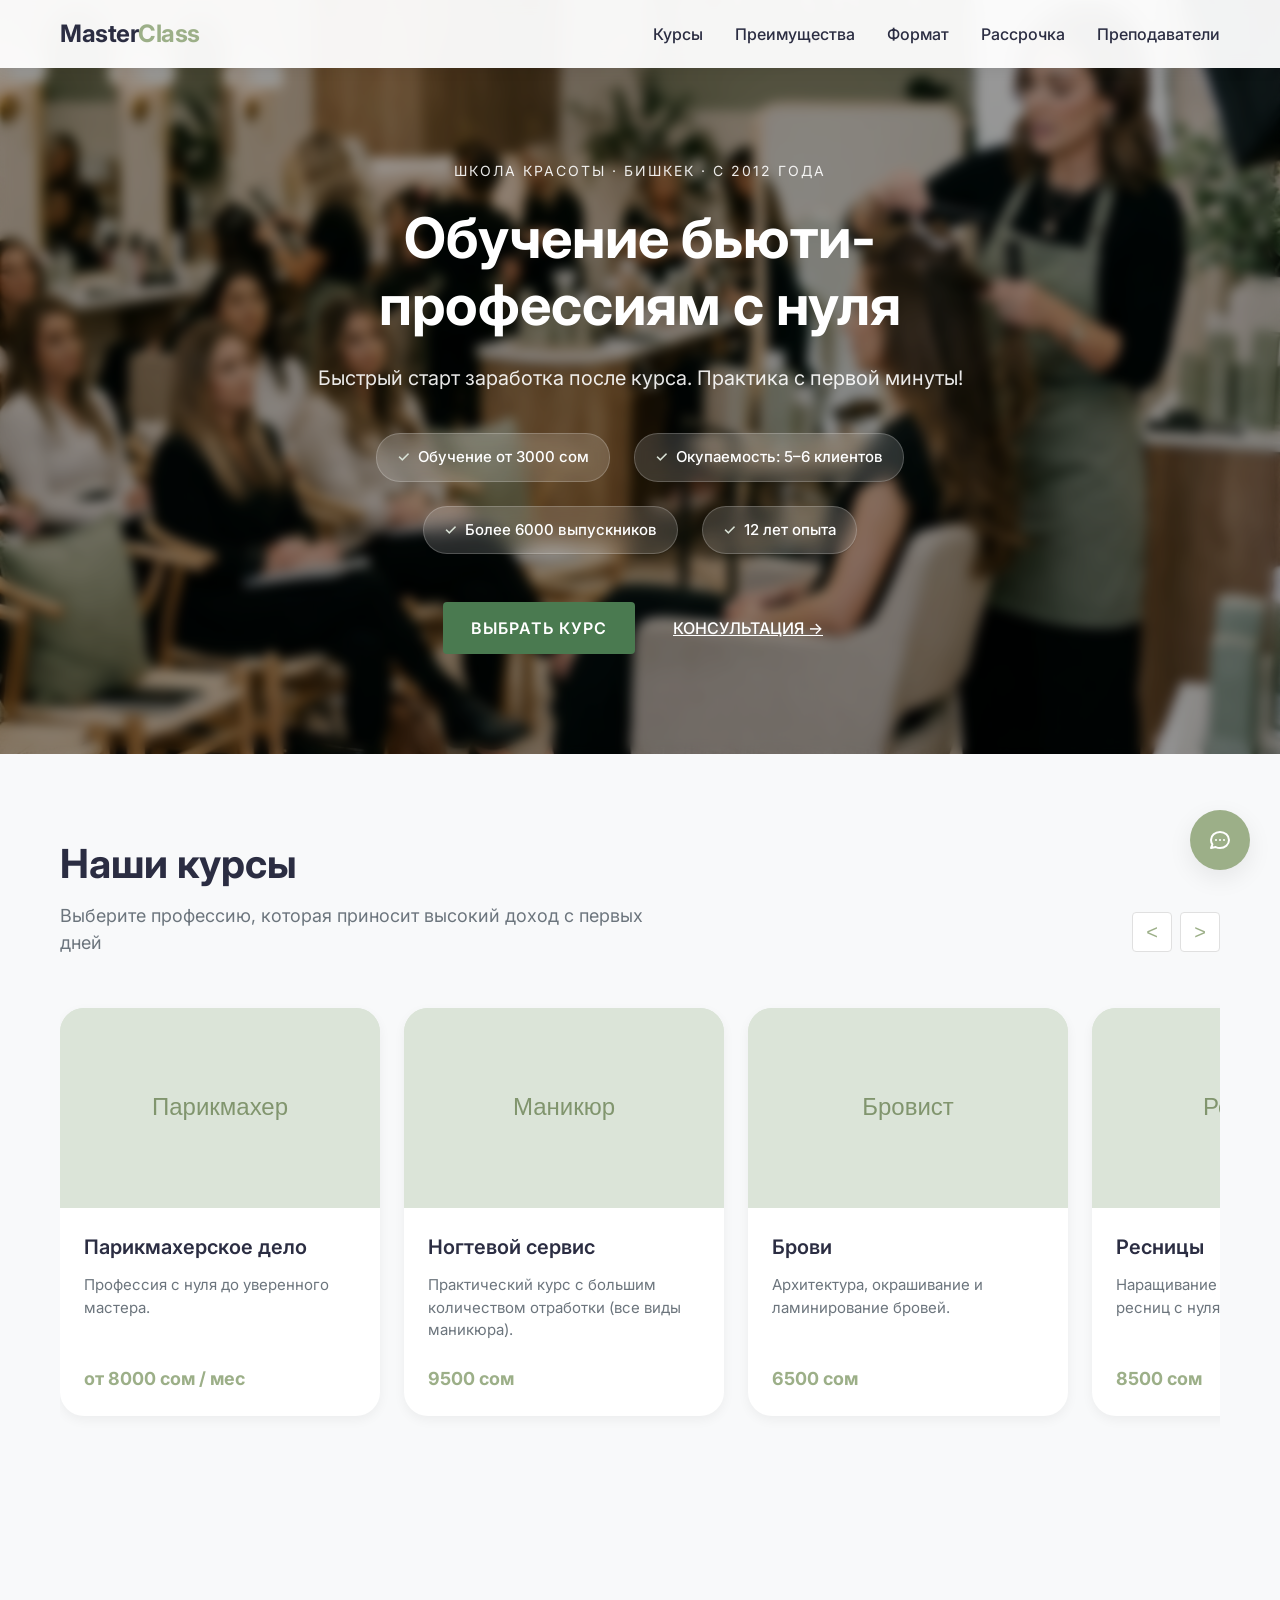
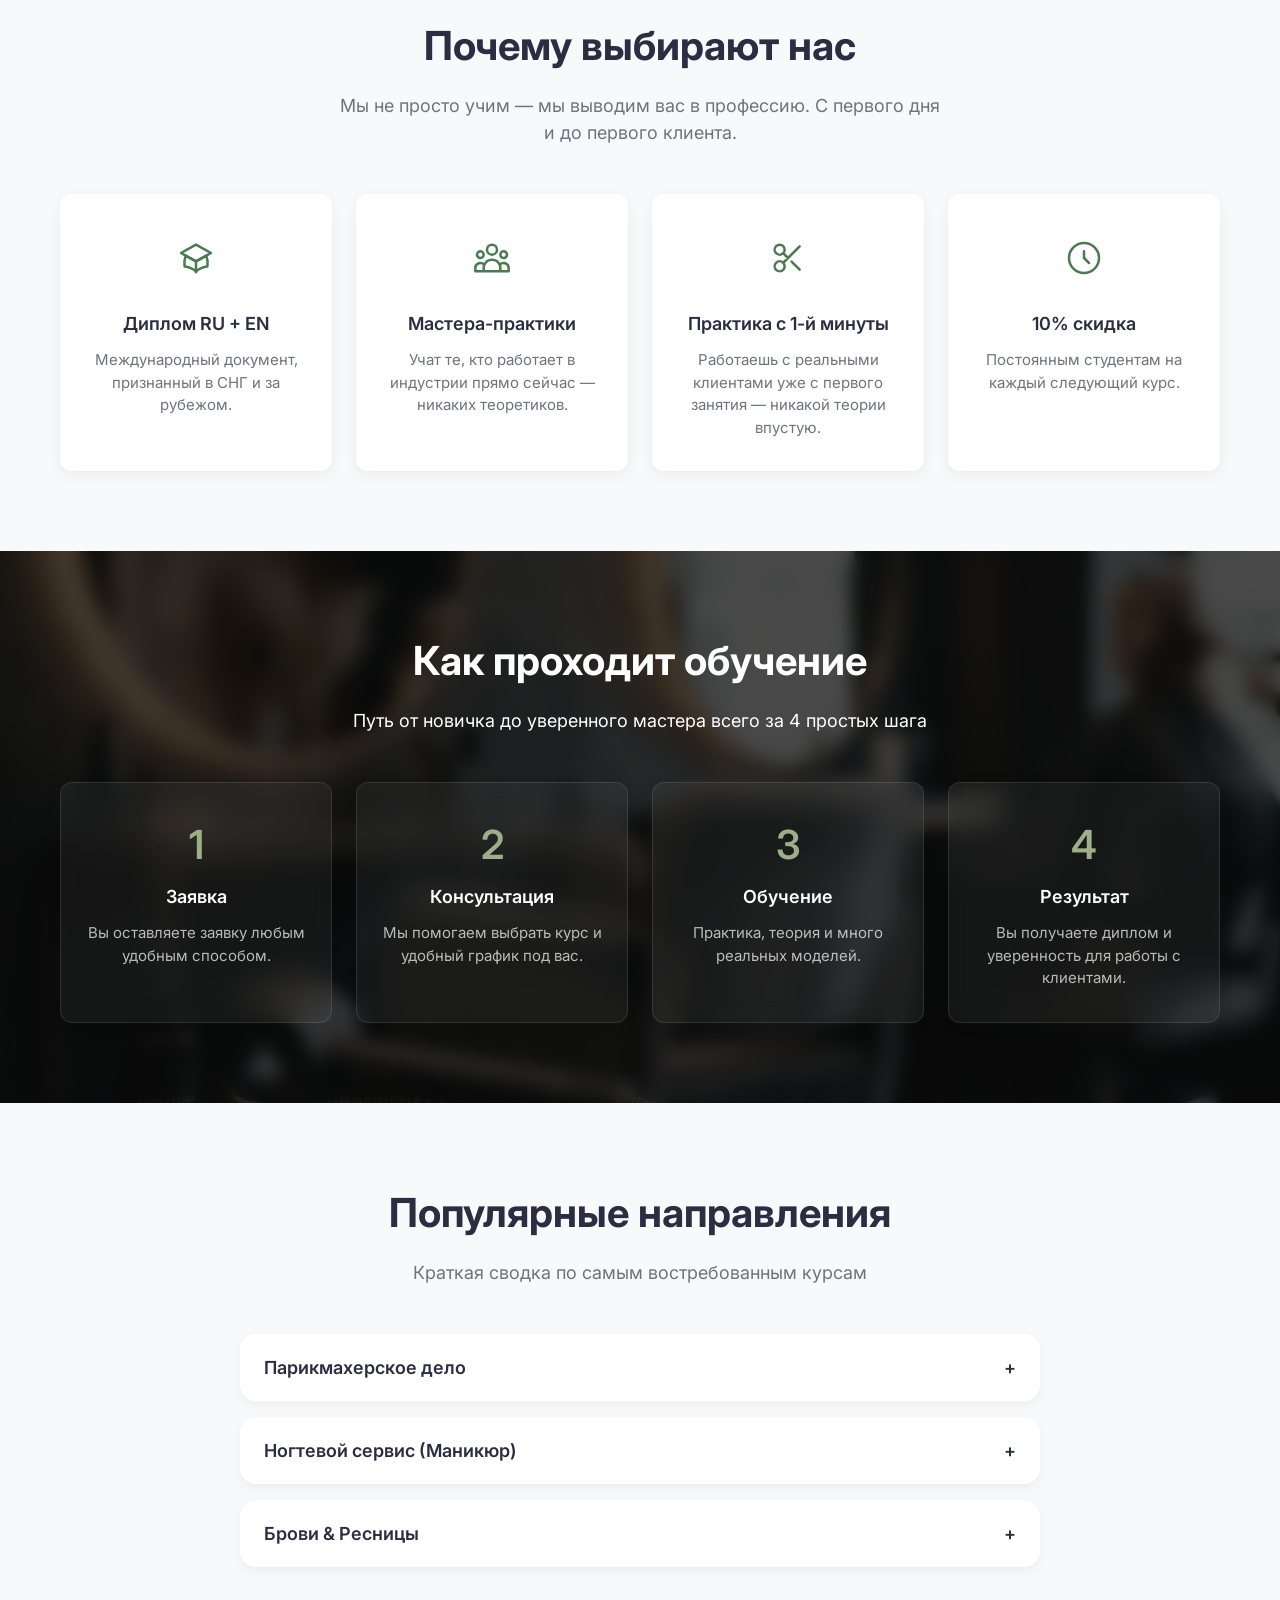
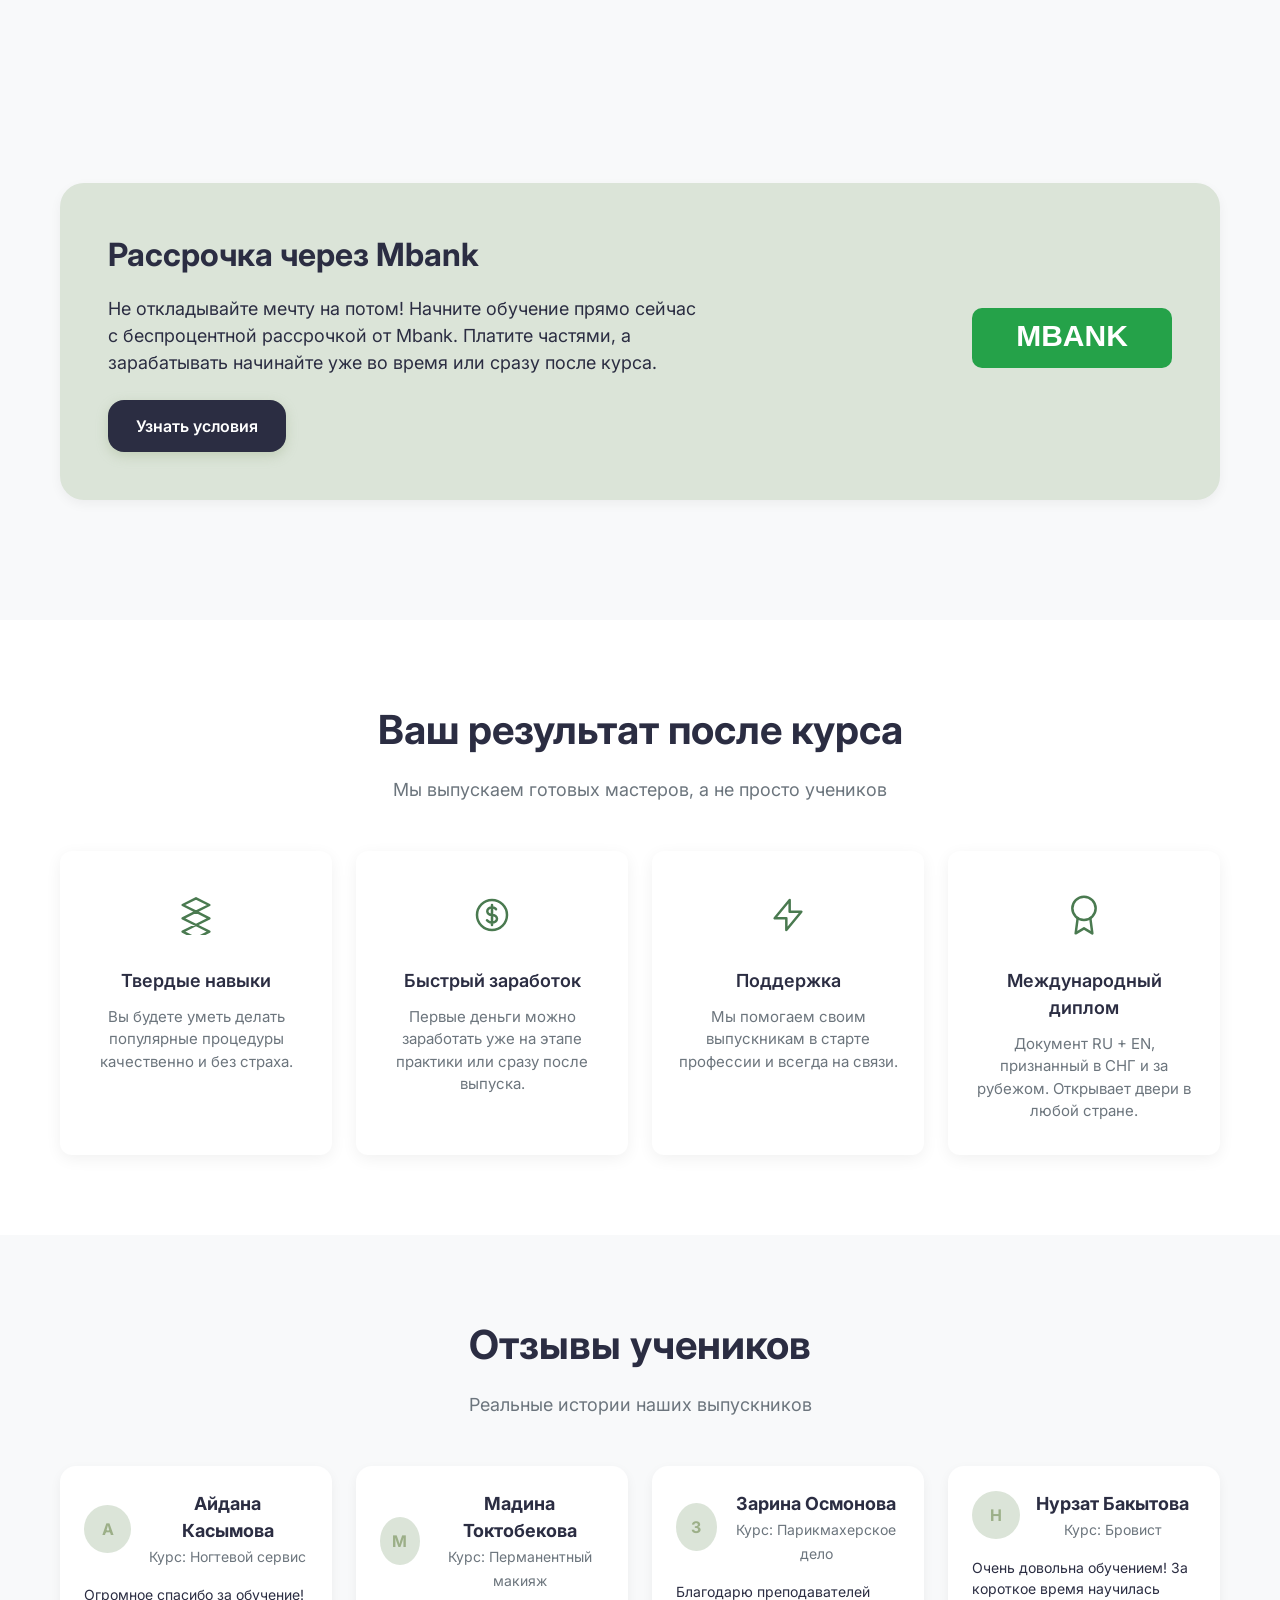
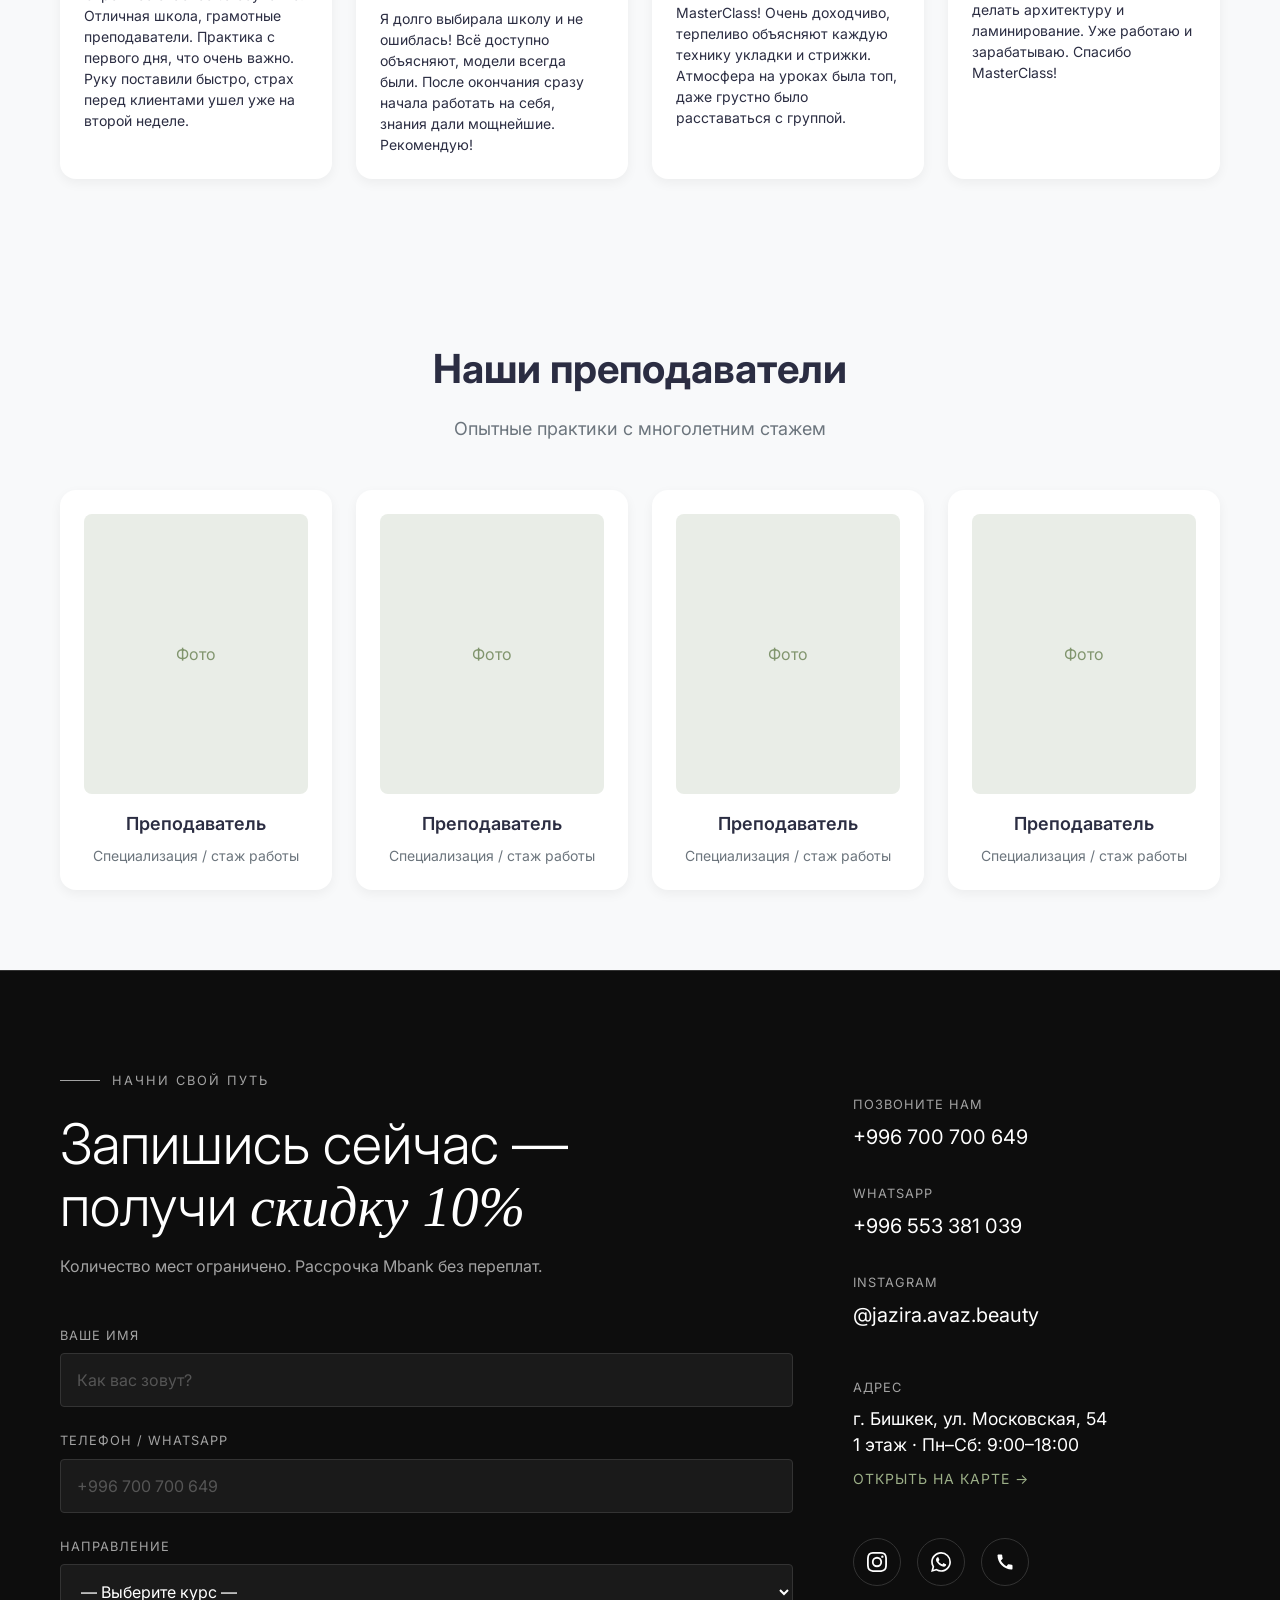
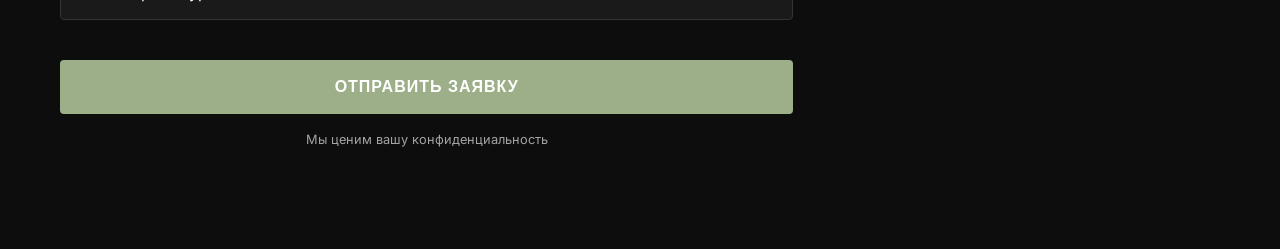
==== index.html @ 5bd2fbd1 "feat: full website build for MasterClass beauty school - Created full multi-page structure for cours" ====
﻿<!DOCTYPE html>
<html lang="ru">

<head>
  <meta charset="UTF-8">
  <meta name="viewport" content="width=device-width, initial-scale=1.0">
  <title>Школа бьюти-мастеров MasterClass</title>
  <meta name="description"
    content="Обучение бьюти-профессиям с нуля. Быстрый старт заработка: курсы парикмахера, барбера, маникюра, визажа и многое другое. Практика с первой минуты!">
  <link rel="stylesheet" href="css/style.css">
  <link rel="stylesheet" href="css/responsive.css">
</head>

<body>

  <!-- Floating Action Button -->
  <div class="fab-container">
    <div class="fab-menu">
      <a href="https://wa.me/996553381039?text=%D0%97%D0%B4%D1%80%D0%B0%D0%B2%D1%81%D1%82%D0%B2%D1%83%D0%B9%D1%82%D0%B5!%20%D0%AF%20%D0%BF%D0%B5%D1%80%D0%B5%D1%88%D1%91%D0%BB%20%D1%81%20%D1%81%D0%B0%D0%B9%D1%82%D0%B0%20MasterClass%20%D0%B8%20%D1%85%D0%BE%D1%87%D1%83%20%D1%83%D0%B7%D0%BD%D0%B0%D1%82%D1%8C%20%D0%BF%D0%BE%D0%B4%D1%80%D0%BE%D0%B1%D0%BD%D0%B5%D0%B5%20%D0%BE%20%D0%BA%D1%83%D1%80%D1%81%D0%B0%D1%85."
        target="_blank" class="fab-item bg-whatsapp" data-tooltip="WhatsApp">
        <svg fill="#fff" width="24" height="24" viewBox="0 0 24 24" xmlns="http://www.w3.org/2000/svg">
          <path
            d="M17.472 14.382c-.297-.149-1.758-.867-2.03-.967-.273-.099-.471-.148-.67.15-.197.297-.767.966-.94 1.164-.173.199-.347.223-.644.075-.297-.15-1.255-.463-2.39-1.475-.883-.788-1.48-1.761-1.653-2.059-.173-.297-.018-.458.13-.606.134-.133.298-.347.446-.52.149-.174.198-.298.298-.497.099-.198.05-.371-.025-.52-.075-.149-.669-1.612-.916-2.207-.242-.579-.487-.5-.669-.51a12.8 12.8 0 0 0-.57-.01c-.198 0-.52.074-.792.372-.272.297-1.04 1.016-1.04 2.479 0 1.462 1.065 2.875 1.213 3.074.149.198 2.096 3.2 5.077 4.487.709.306 1.262.489 1.694.625.712.227 1.36.195 1.871.118.571-.085 1.758-.719 2.006-1.413.248-.694.248-1.289.173-1.413-.074-.124-.272-.198-.57-.347m-5.421 7.403h-.004a9.87 9.87 0 0 1-5.031-1.378l-.361-.214-3.741.982.998-3.648-.235-.374a9.86 9.86 0 0 1-1.51-5.26c.001-5.45 4.436-9.884 9.888-9.884 2.64 0 5.122 1.03 6.988 2.898a9.825 9.825 0 0 1 2.893 6.994c-.003 5.45-4.437 9.884-9.885 9.884m8.413-18.297A11.815 11.815 0 0 0 12.05 0C5.495 0 .16 5.335.157 11.892c0 2.096.547 4.142 1.588 5.945L.057 24l6.305-1.654a11.882 11.882 0 0 0 5.683 1.448h.005c6.554 0 11.89-5.335 11.893-11.893a11.821 11.821 0 0 0-3.48-8.413Z" />
        </svg>
      </a>
      <a href="tel:+996700700649" class="fab-item bg-phone" data-tooltip="Позвонить">
        <svg fill="#fff" width="24" height="24" viewBox="0 0 24 24" xmlns="http://www.w3.org/2000/svg">
          <path
            d="M20.01 15.38c-1.23 0-2.42-.2-3.53-.56a.977.977 0 0 0-1.01.24l-1.57 1.97c-2.83-1.35-5.48-3.9-6.89-6.83l1.95-1.66c.27-.28.35-.67.24-1.02-.37-1.11-.56-2.3-.56-3.53 0-.54-.45-.99-.99-.99H4.19C3.65 3 3 3.24 3 3.99 3 13.28 10.73 21 20.01 21c.71 0 .99-.63.99-1.18v-3.45c0-.54-.45-.99-.99-.99z" />
        </svg>
      </a>
      <a href="https://t.me/+996700700649" target="_blank" class="fab-item bg-telegram" data-tooltip="Telegram">
        <svg fill="#fff" width="24" height="24" viewBox="0 0 24 24" xmlns="http://www.w3.org/2000/svg">
          <path
            d="M11.944 0A12 12 0 0 0 0 12a12 12 0 0 0 12 12 12 12 0 0 0 12-12A12 12 0 0 0 12 0a12 12 0 0 0-.056 0zm4.962 7.224c.1-.002.32-.023.465.14a.506.506 0 0 1 .171.325c.016.093.036.306.02.472-.18 1.898-.962 6.502-1.36 8.627-.168.9-.499 1.201-.82 1.23-.696.065-1.225-.46-1.9-.902-1.056-.693-1.653-1.124-2.678-1.8-1.185-.78-.417-1.21.258-1.91.177-.184 3.247-2.977 3.307-3.23.007-.032.014-.15-.056-.212s-.174-.041-.249-.024c-.106.024-1.793 1.14-5.061 3.345-.48.33-.913.49-1.302.48-.428-.008-1.252-.241-1.865-.44-.752-.245-1.349-.374-1.297-.789.027-.216.325-.437.888-.662 3.498-1.524 5.83-2.529 6.998-3.014 3.332-1.386 4.025-1.627 4.476-1.635z" />
        </svg>
      </a>
      <a href="https://instagram.com/jazira.avaz.beauty" target="_blank" class="fab-item bg-instagram"
        data-tooltip="Instagram">
        <svg fill="#fff" width="24" height="24" viewBox="0 0 24 24" xmlns="http://www.w3.org/2000/svg">
          <path
            d="M12 2.163c3.204 0 3.584.012 4.85.07 3.252.148 4.771 1.691 4.919 4.919.058 1.265.069 1.645.069 4.849 0 3.205-.012 3.584-.069 4.849-.149 3.225-1.664 4.771-4.919 4.919-1.266.058-1.644.07-4.85.07-3.204 0-3.584-.012-4.849-.07-3.26-.149-4.771-1.699-4.919-4.92-.058-1.265-.07-1.644-.07-4.849 0-3.204.013-3.583.07-4.849.149-3.227 1.664-4.771 4.919-4.919 1.266-.057 1.645-.069 4.849-.069zM12 0C8.741 0 8.333.014 7.053.072 2.695.272.273 2.69.073 7.052.014 8.333 0 8.741 0 12c0 3.259.014 3.668.072 4.948.2 4.358 2.618 6.78 6.98 6.98C8.333 23.986 8.741 24 12 24c3.259 0 3.668-.014 4.948-.072 4.354-.2 6.782-2.618 6.979-6.98.059-1.28.073-1.689.073-4.948 0-3.259-.014-3.667-.072-4.947-.196-4.354-2.617-6.78-6.979-6.98C15.668.014 15.259 0 12 0zm0 5.838a6.162 6.162 0 1 0 0 12.324 6.162 6.162 0 0 0 0-12.324zM12 16a4 4 0 1 1 0-8 4 4 0 0 1 0 8zm6.406-11.845a1.44 1.44 0 1 0 0 2.881 1.44 1.44 0 0 0 0-2.881z" />
        </svg>
      </a>
    </div>
    <button class="fab-button">
      <svg width="24" height="24" fill="none" stroke="currentColor" stroke-width="2" viewBox="0 0 24 24">
        <path stroke-linecap="round" stroke-linejoin="round"
          d="M8 12h.01M12 12h.01M16 12h.01M21 12c0 4.418-4.03 8-9 8a9.863 9.863 0 01-4.255-.949L3 20l1.395-3.72C3.512 15.042 3 13.574 3 12c0-4.418 4.03-8 9-8s9 3.582 9 8z">
        </path>
      </svg>
    </button>
  </div>

  <!-- Header -->
  <header class="header">
    <div class="container">
      <a href="#" class="logo">Master<span>Class</span></a>
      <nav class="nav-menu">
        <a href="#courses" class="nav-link">Курсы</a>
        <a href="#benefits" class="nav-link">Преимущества</a>
        <a href="#format" class="nav-link">Формат</a>
        <a href="#mbank" class="nav-link">Рассрочка</a>
        <a href="#teachers" class="nav-link">Преподаватели</a>
      </nav>
      <button class="mobile-menu-btn">☰</button>
    </div>
  </header>

  <!-- Hero Section -->
  <section class="hero hero-bg text-center">
    <div class="container hero-content">
      <span class="hero-top-text">Школа красоты · Бишкек · с 2012 года</span>
      <h1 class="hero-title">Обучение бьюти-профессиям с нуля</h1>
      <p class="hero-subtitle">Быстрый старт заработка после курса. Практика с первой минуты!</p>

      <div class="hero-utp">
        <div class="utp-item">
          <span class="utp-icon">✓</span> Обучение от 3000 сом
        </div>
        <div class="utp-item">
          <span class="utp-icon">✓</span> Окупаемость: 5–6 клиентов
        </div>
        <div class="utp-item">
          <span class="utp-icon">✓</span> Более 6000 выпускников
        </div>
        <div class="utp-item">
          <span class="utp-icon">✓</span> 12 лет опыта
        </div>
      </div>

      <div class="hero-actions">
        <a href="#courses"
          style="background-color: #4a7a50; border-radius: 4px; color: white; text-transform: uppercase; letter-spacing: 1px; border: none; padding: 14px 28px;"
          class="btn">Выбрать курс</a>
        <a href="https://wa.me/996553381039?text=%D0%97%D0%B4%D1%80%D0%B0%D0%B2%D1%81%D1%82%D0%B2%D1%83%D0%B9%D1%82%D0%B5!%20%D0%AF%20%D0%BF%D0%B5%D1%80%D0%B5%D1%88%D1%91%D0%BB%20%D1%81%20%D1%81%D0%B0%D0%B9%D1%82%D0%B0%20MasterClass%20%D0%B8%20%D1%85%D0%BE%D1%87%D1%83%20%D1%83%D0%B7%D0%BD%D0%B0%D1%82%D1%8C%20%D0%BF%D0%BE%D0%B4%D1%80%D0%BE%D0%B1%D0%BD%D0%B5%D0%B5%20%D0%BE%20%D0%BA%D1%83%D1%80%D1%81%D0%B0%D1%85."
          target="_blank"
          style="text-decoration: underline; background: transparent; border: none; color: var(--c-white); padding: 14px; font-weight: 500; font-size: 1rem; cursor: pointer;">КОНСУЛЬТАЦИЯ
          →</a>
      </div>
    </div>
  </section>

  <!-- Courses Carousel -->
  <section id="courses" class="section">
    <div class="container">
      <div class="section-header-flex"
        style="display: flex; flex-wrap: wrap; justify-content: space-between; align-items: flex-end; margin-bottom: 32px; gap: 16px;">
        <div style="flex: 1 1 auto; text-align: left;">
          <h2 class="section-title" style="margin-bottom: 8px; text-align: left;">Наши курсы</h2>
          <p class="section-subtitle" style="margin-bottom: 0; text-align: left; margin-inline: 0;">Выберите профессию,
            которая приносит высокий доход с первых дней</p>
        </div>
        <div class="carousel-arrows-container" style="display: flex; gap: 8px; flex-shrink: 0; padding-bottom: 4px;">
          <button id="prevBtn" class="carousel-prev" aria-label="Предыдущие курсы"
            style="width:40px; height:40px; background:#fff; border:1px solid #e0e0e0; border-radius:4px; font-size:20px; color:var(--c-sage); cursor:pointer; display:flex; align-items:center; justify-content:center; transition: background 0.3s;"
            onmouseover="this.style.background='#f0f0f0'" onmouseout="this.style.background='#fff'">&lt;</button>
          <button id="nextBtn" class="carousel-next" aria-label="Следующие курсы"
            style="width:40px; height:40px; background:#fff; border:1px solid #e0e0e0; border-radius:4px; font-size:20px; color:var(--c-sage); cursor:pointer; display:flex; align-items:center; justify-content:center; transition: background 0.3s;"
            onmouseover="this.style.background='#f0f0f0'" onmouseout="this.style.background='#fff'">&gt;</button>
        </div>
      </div>

      <div class="courses-carousel-wrap" style="position: relative;">
        <div class="courses-carousel" id="coursesCarousel" style="overflow-x: auto;">

          <!-- Card 1 -->
          <div class="course-card">
            <div class="course-img-wrap" onclick="window.location.href='courses/hair.html'" style="cursor:pointer;">
              <img
                src="data:image/svg+xml,%3Csvg xmlns='http://www.w3.org/2000/svg' width='100%25' height='100%25'%3E%3Crect width='100%25' height='100%25' fill='%23dbe4d8'/%3E%3Ctext x='50%25' y='50%25' fill='%2381956e' font-family='sans-serif' font-size='24' text-anchor='middle' dy='.3em'%3EПарикмахер%3C/text%3E%3C/svg%3E"
                alt="Парикмахер-универсал" class="course-img">
            </div>
            <div class="course-content">
              <h3 class="course-title" onclick="window.location.href='courses/hair.html'" style="cursor:pointer;">
                Парикмахерское дело</h3>
              <p class="card-desc mb-2">Профессия с нуля до уверенного мастера.</p>
              <div class="course-price" style="margin-bottom: 0;">от 8000 сом / мес</div>
            </div>
          </div>

          <!-- Card 2 -->
          <div class="course-card">
            <div class="course-img-wrap" onclick="window.location.href='courses/nails.html'" style="cursor:pointer;">
              <img
                src="data:image/svg+xml,%3Csvg xmlns='http://www.w3.org/2000/svg' width='100%25' height='100%25'%3E%3Crect width='100%25' height='100%25' fill='%23dbe4d8'/%3E%3Ctext x='50%25' y='50%25' fill='%2381956e' font-family='sans-serif' font-size='24' text-anchor='middle' dy='.3em'%3EМаникюр%3C/text%3E%3C/svg%3E"
                alt="Ногтевой сервис" class="course-img">
            </div>
            <div class="course-content">
              <h3 class="course-title" onclick="window.location.href='courses/nails.html'" style="cursor:pointer;">
                Ногтевой сервис</h3>
              <p class="card-desc mb-2">Практический курс с большим количеством отработки (все виды маникюра).</p>
              <div class="course-price" style="margin-bottom: 0;">9500 сом</div>
            </div>
          </div>

          <!-- Card 3 -->
          <div class="course-card">
            <div class="course-img-wrap" onclick="window.location.href='courses/brows.html'" style="cursor:pointer;">
              <img
                src="data:image/svg+xml,%3Csvg xmlns='http://www.w3.org/2000/svg' width='100%25' height='100%25'%3E%3Crect width='100%25' height='100%25' fill='%23dbe4d8'/%3E%3Ctext x='50%25' y='50%25' fill='%2381956e' font-family='sans-serif' font-size='24' text-anchor='middle' dy='.3em'%3EБровист%3C/text%3E%3C/svg%3E"
                alt="Брови" class="course-img">
            </div>
            <div class="course-content">
              <h3 class="course-title" onclick="window.location.href='courses/brows.html'" style="cursor:pointer;">Брови
              </h3>
              <p class="card-desc mb-2">Архитектура, окрашивание и ламинирование бровей.</p>
              <div class="course-price" style="margin-bottom: 0;">6500 сом</div>
            </div>
          </div>

          <!-- Card 4 -->
          <div class="course-card">
            <div class="course-img-wrap" onclick="window.location.href='courses/lashes.html'" style="cursor:pointer;">
              <img
                src="data:image/svg+xml,%3Csvg xmlns='http://www.w3.org/2000/svg' width='100%25' height='100%25'%3E%3Crect width='100%25' height='100%25' fill='%23dbe4d8'/%3E%3Ctext x='50%25' y='50%25' fill='%2381956e' font-family='sans-serif' font-size='24' text-anchor='middle' dy='.3em'%3EРесницы%3C/text%3E%3C/svg%3E"
                alt="Ресницы" class="course-img">
            </div>
            <div class="course-content">
              <h3 class="course-title" onclick="window.location.href='courses/lashes.html'" style="cursor:pointer;">
                Ресницы</h3>
              <p class="card-desc mb-2">Наращивание и ламинирование ресниц с нуля.</p>
              <div class="course-price" style="margin-bottom: 0;">8500 сом</div>
            </div>
          </div>

          <!-- Card 5 -->
          <div class="course-card">
            <div class="course-img-wrap" onclick="window.location.href='courses/pmu.html'" style="cursor:pointer;">
              <img
                src="data:image/svg+xml,%3Csvg xmlns='http://www.w3.org/2000/svg' width='100%25' height='100%25'%3E%3Crect width='100%25' height='100%25' fill='%23dbe4d8'/%3E%3Ctext x='50%25' y='50%25' fill='%2381956e' font-family='sans-serif' font-size='24' text-anchor='middle' dy='.3em'%3EПерманент%3C/text%3E%3C/svg%3E"
                alt="Перманентный макияж" class="course-img">
            </div>
            <div class="course-content">
              <h3 class="course-title" onclick="window.location.href='courses/pmu.html'" style="cursor:pointer;">
                Перманентный макияж</h3>
              <p class="card-desc mb-2">Освой одну из самых прибыльных профессий в бьюти.</p>
              <div class="course-price" style="margin-bottom: 0;">25 000 сом</div>
            </div>
          </div>

          <!-- Card 6 -->
          <div class="course-card" style="pointer-events: none; cursor: default;">
            <div class="course-img-wrap">
              <img
                src="data:image/svg+xml,%3Csvg xmlns='http://www.w3.org/2000/svg' width='100%25' height='100%25'%3E%3Crect width='100%25' height='100%25' fill='%23dbe4d8'/%3E%3Ctext x='50%25' y='50%25' fill='%2381956e' font-family='sans-serif' font-size='24' text-anchor='middle' dy='.3em'%3EВизажист%3C/text%3E%3C/svg%3E"
                alt="Курс визажиста" class="course-img">
            </div>
            <div class="course-content">
              <h3 class="course-title">Курс визажиста</h3>
              <p class="card-desc mb-2">Развитие художественного таланта. Трендовые техники макияжа от нюд до смоки.</p>
              <div class="course-price" style="margin-bottom: 0;">20 000 сом</div>
            </div>
          </div>

          <!-- Card 7 -->
          <div class="course-card" style="pointer-events: none; cursor: default;">
            <div class="course-img-wrap">
              <img
                src="data:image/svg+xml,%3Csvg xmlns='http://www.w3.org/2000/svg' width='100%25' height='100%25'%3E%3Crect width='100%25' height='100%25' fill='%23dbe4d8'/%3E%3Ctext x='50%25' y='50%25' fill='%2381956e' font-family='sans-serif' font-size='18' text-anchor='middle' dy='.3em'%3EСам себе визажист%3C/text%3E%3C/svg%3E"
                alt="Макияж для себя" class="course-img">
            </div>
            <div class="course-content">
              <h3 class="course-title">Макияж для себя</h3>
              <p class="card-desc mb-2">Дневной и вечерний макияж, подбор тона, контурирование лица.</p>
              <div class="course-price" style="margin-bottom: 0;">7 000 сом</div>
            </div>
          </div>

          <!-- Card 8 -->
          <div class="course-card" style="pointer-events: none; cursor: default;">
            <div class="course-img-wrap">
              <img
                src="data:image/svg+xml,%3Csvg xmlns='http://www.w3.org/2000/svg' width='100%25' height='100%25'%3E%3Crect width='100%25' height='100%25' fill='%23dbe4d8'/%3E%3Ctext x='50%25' y='50%25' fill='%2381956e' font-family='sans-serif' font-size='24' text-anchor='middle' dy='.3em'%3EКосметолог%3C/text%3E%3C/svg%3E"
                alt="Косметолог-эстетист" class="course-img">
            </div>
            <div class="course-content">
              <h3 class="course-title">Косметолог-эстетист</h3>
              <p class="card-desc mb-2">Уходы, чистки, пилинги, аппаратная косметология. 3 вида массажа лица.</p>
              <div class="course-price" style="margin-bottom: 0;">25 000 сом</div>
            </div>
          </div>

          <!-- Card 9 -->
          <div class="course-card" style="pointer-events: none; cursor: default;">
            <div class="course-img-wrap">
              <img
                src="data:image/svg+xml,%3Csvg xmlns='http://www.w3.org/2000/svg' width='100%25' height='100%25'%3E%3Crect width='100%25' height='100%25' fill='%23dbe4d8'/%3E%3Ctext x='50%25' y='50%25' fill='%2381956e' font-family='sans-serif' font-size='24' text-anchor='middle' dy='.3em'%3EШугаринг%3C/text%3E%3C/svg%3E"
                alt="Шугаринг и восковая эпиляция" class="course-img">
            </div>
            <div class="course-content">
              <h3 class="course-title">Шугаринг и восковая эпиляция</h3>
              <p class="card-desc mb-2">Все зоны эпиляции. Материалы предоставляет школа.</p>
              <div class="course-price" style="margin-bottom: 0;">5 500 сом</div>
            </div>
          </div>

          <!-- Card 10 -->
          <div class="course-card" style="pointer-events: none; cursor: default;">
            <div class="course-img-wrap">
              <img
                src="data:image/svg+xml,%3Csvg xmlns='http://www.w3.org/2000/svg' width='100%25' height='100%25'%3E%3Crect width='100%25' height='100%25' fill='%23dbe4d8'/%3E%3Ctext x='50%25' y='50%25' fill='%2381956e' font-family='sans-serif' font-size='24' text-anchor='middle' dy='.3em'%3EМассаж%3C/text%3E%3C/svg%3E"
                alt="Курсы массажа" class="course-img">
            </div>
            <div class="course-content">
              <h3 class="course-title">Курсы массажа</h3>
              <p class="card-desc mb-2">Классический, лечебный, антицеллюлитный, релакс и медовый массаж.</p>
              <div class="course-price" style="margin-bottom: 0;">15 000 сом</div>
            </div>
          </div>

        </div>
      </div>

    </div>
  </section>

  <!-- Benefits Section -->
  <section id="benefits" class="section">
    <div class="container">
      <h2 class="section-title">Почему выбирают нас</h2>
      <p class="section-subtitle">Мы не просто учим — мы выводим вас в профессию. С первого дня и до первого клиента.
      </p>

      <div class="grid-cards">
        <div class="benefit-card">
          <div class="icon-wrap">
            <svg viewBox="0 0 24 24">
              <path stroke-linecap="round" stroke-linejoin="round" d="M12 14l9-5-9-5-9 5 9 5z" />
              <path stroke-linecap="round" stroke-linejoin="round"
                d="M12 14l6.16-3.422a12.083 12.083 0 01.665 6.479A11.952 11.952 0 0012 20.055a11.952 11.952 0 00-6.824-2.998 12.078 12.078 0 01.665-6.479L12 14z" />
              <path stroke-linecap="round" stroke-linejoin="round" d="M12 14v6.5" />
            </svg>
          </div>
          <h3 class="card-title">Диплом RU + EN</h3>
          <p class="card-desc">Международный документ, признанный в СНГ и за рубежом.</p>
        </div>
        <div class="benefit-card">
          <div class="icon-wrap">
            <svg viewBox="0 0 24 24">
              <path stroke-linecap="round" stroke-linejoin="round"
                d="M17 20h5v-2a3 3 0 00-5.356-1.857M17 20H7m10 0v-2c0-.656-.126-1.283-.356-1.857M7 20H2v-2a3 3 0 015.356-1.857M7 20v-2c0-.656.126-1.283.356-1.857m0 0a5.002 5.002 0 019.288 0M15 7a3 3 0 11-6 0 3 3 0 016 0zm6 3a2 2 0 11-4 0 2 2 0 014 0zM7 10a2 2 0 11-4 0 2 2 0 014 0z" />
            </svg>
          </div>
          <h3 class="card-title">Мастера-практики</h3>
          <p class="card-desc">Учат те, кто работает в индустрии прямо сейчас — никаких теоретиков.</p>
        </div>
        <div class="benefit-card">
          <div class="icon-wrap">
            <svg viewBox="0 0 24 24">
              <path stroke-linecap="round" stroke-linejoin="round"
                d="M14.121 14.121L19 19m-7-7l7-7m-7 7l-2.879 2.879M12 12L9.121 9.121m0 5.758a3 3 0 10-4.243 4.243 3 3 0 004.243-4.243zm0-5.758a3 3 0 10-4.243-4.243 3 3 0 004.243 4.243z" />
            </svg>
          </div>
          <h3 class="card-title">Практика с 1-й минуты</h3>
          <p class="card-desc">Работаешь с реальными клиентами уже с первого занятия — никакой теории впустую.</p>
        </div>
        <div class="benefit-card">
          <div class="icon-wrap">
            <svg viewBox="0 0 24 24">
              <path stroke-linecap="round" stroke-linejoin="round" d="M12 8v4l3 3m6-3a9 9 0 11-18 0 9 9 0 0118 0z" />
            </svg>
          </div>
          <h3 class="card-title">10% скидка</h3>
          <p class="card-desc">Постоянным студентам на каждый следующий курс.</p>
        </div>
      </div>
    </div>
  </section>

  <!-- Format / Steps Section -->
  <section id="format" class="section format-bg">
    <div class="container">
      <h2 class="section-title">Как проходит обучение</h2>
      <p class="section-subtitle">Путь от новичка до уверенного мастера всего за 4 простых шага</p>

      <div class="grid-cards">
        <div class="step-card glass-card">
          <h3 class="card-title" style="color: var(--c-sage); font-size: 2.5rem; margin-bottom: 8px;">1</h3>
          <h4 class="card-title">Заявка</h4>
          <p class="card-desc">Вы оставляете заявку любым удобным способом.</p>
        </div>
        <div class="step-card glass-card">
          <h3 class="card-title" style="color: var(--c-sage); font-size: 2.5rem; margin-bottom: 8px;">2</h3>
          <h4 class="card-title">Консультация</h4>
          <p class="card-desc">Мы помогаем выбрать курс и удобный график под вас.</p>
        </div>
        <div class="step-card glass-card">
          <h3 class="card-title" style="color: var(--c-sage); font-size: 2.5rem; margin-bottom: 8px;">3</h3>
          <h4 class="card-title">Обучение</h4>
          <p class="card-desc">Практика, теория и много реальных моделей.</p>
        </div>
        <div class="step-card glass-card">
          <h3 class="card-title" style="color: var(--c-sage); font-size: 2.5rem; margin-bottom: 8px;">4</h3>
          <h4 class="card-title">Результат</h4>
          <p class="card-desc">Вы получаете диплом и уверенность для работы с клиентами.</p>
        </div>
      </div>
    </div>
  </section>

  <!-- Popular Courses Accordion -->
  <section class="section">
    <div class="container">
      <h2 class="section-title">Популярные направления</h2>
      <p class="section-subtitle">Краткая сводка по самым востребованным курсам</p>

      <div class="accordion">
        <div class="accordion-item">
          <div class="accordion-header">
            Парикмахерское дело
            <span class="accordion-icon">+</span>
          </div>
          <div class="accordion-content">
            <div class="accordion-inner">
              <p class="mb-1"><strong>Формат:</strong> 4-6 месяцев обучения.</p>
              <p class="mb-1"><strong>Стоимость:</strong> от 8000 сом / месяц.</p>
              <p>Женские и мужские стрижки, укладки любой сложности, уход и психология общения с клиентом.</p>
            </div>
          </div>
        </div>

        <div class="accordion-item">
          <div class="accordion-header">
            Ногтевой сервис (Маникюр)
            <span class="accordion-icon">+</span>
          </div>
          <div class="accordion-content">
            <div class="accordion-inner">
              <p class="mb-1"><strong>Формат:</strong> 12 занятий по 4-6 часов.</p>
              <p class="mb-1"><strong>Стоимость:</strong> 9500 сом.</p>
              <p>В курс входит все виды маникюра, наращивания и дизайна. Стерилизация, психология работы с клиентом и
                ведение Instagram.</p>
            </div>
          </div>
        </div>

        <div class="accordion-item">
          <div class="accordion-header">
            Брови & Ресницы
            <span class="accordion-icon">+</span>
          </div>
          <div class="accordion-content">
            <div class="accordion-inner">
              <p class="mb-1"><strong>Формат:</strong> 5-10 дней интенсивной работы.</p>
              <p class="mb-1"><strong>Стоимость:</strong> от 6500 сом.</p>
              <p>Архитектура, окрашивание, ламинирование бровей и ресниц. Наращивание (классика и объемы).</p>
            </div>
          </div>
        </div>

      </div>
    </div>
  </section>

  <!-- Mbank Installment -->
  <section id="mbank" class="section">
    <div class="container">
      <div class="mbank-block">
        <div class="mbank-content">
          <h2 class="mbank-title">Рассрочка через Mbank</h2>
          <p class="mbank-desc">Не откладывайте мечту на потом! Начните обучение прямо сейчас с беспроцентной рассрочкой
            от Mbank. Платите частями, а зарабатывать начинайте уже во время или сразу после курса.</p>
          <a href="https://wa.me/996553381039?text=%D0%A5%D0%BE%D1%87%D1%83%20%D1%83%D0%B7%D0%BD%D0%B0%D1%82%D1%8C%20%D0%BF%D1%80%D0%BE%20%D1%80%D0%B0%D1%81%D1%81%D1%80%D0%BE%D1%87%D0%BA%D1%83"
            target="_blank" class="btn btn-primary" style="background-color: var(--c-dark-text);">Узнать условия</a>
        </div>
        <div>
          <!-- Mbank Logo Placeholder (or just stylized text/card) -->
          <svg width="200" height="auto" viewBox="0 0 400 120" xmlns="http://www.w3.org/2000/svg">
            <rect width="400" height="120" rx="20" fill="#25A249" />
            <text x="200" y="75" fill="#fff" font-family="Arial, sans-serif" font-weight="bold" font-size="60"
              text-anchor="middle">MBANK</text>
          </svg>
        </div>
      </div>
    </div>
  </section>

  <!-- Results Section -->
  <section class="section" style="background: var(--c-white);">
    <div class="container">
      <h2 class="section-title">Ваш результат после курса</h2>
      <p class="section-subtitle">Мы выпускаем готовых мастеров, а не просто учеников</p>

      <div class="grid-cards">
        <div class="benefit-card">
          <div class="icon-wrap">
            <svg viewBox="0 0 24 24">
              <path stroke-linecap="round" stroke-linejoin="round"
                d="M12 2l8 4-8 4-8-4 8-4zm0 8l8 4-8 4-8-4 8-4zm0 8l8 4-8 4-8-4 8-4z" />
            </svg>
          </div>
          <h3 class="card-title">Твердые навыки</h3>
          <p class="card-desc">Вы будете уметь делать популярные процедуры качественно и без страха.</p>
        </div>
        <div class="benefit-card">
          <div class="icon-wrap">
            <svg viewBox="0 0 24 24">
              <path stroke-linecap="round" stroke-linejoin="round"
                d="M12 6v12m-3-2.818l.879.659c1.171.879 3.07.879 4.242 0 1.172-.879 1.172-2.303 0-3.182C13.536 12.219 12.768 12 12 12c-.725 0-1.45-.22-2.003-.659-1.106-.879-1.106-2.303 0-3.182s2.9-.879 4.006 0l.415.33M21 12a9 9 0 11-18 0 9 9 0 0118 0z" />
            </svg>
          </div>
          <h3 class="card-title">Быстрый заработок</h3>
          <p class="card-desc">Первые деньги можно заработать уже на этапе практики или сразу после выпуска.</p>
        </div>
        <div class="benefit-card">
          <div class="icon-wrap">
            <svg viewBox="0 0 24 24">
              <path stroke-linecap="round" stroke-linejoin="round" d="M13 10V3L4 14h7v7l9-11h-7z" />
            </svg>
          </div>
          <h3 class="card-title">Поддержка</h3>
          <p class="card-desc">Мы помогаем своим выпускникам в старте профессии и всегда на связи.</p>
        </div>
        <div class="benefit-card">
          <div class="icon-wrap">
            <svg viewBox="0 0 24 24" fill="none" stroke="currentColor" stroke-width="1.5" stroke-linecap="round"
              stroke-linejoin="round">
              <circle cx="12" cy="8" r="7"></circle>
              <polyline points="8.21 13.89 7 23 12 20 17 23 15.79 13.88"></polyline>
            </svg>
          </div>
          <h3 class="card-title">Международный диплом</h3>
          <p class="card-desc">Документ RU + EN, признанный в СНГ и за рубежом. Открывает двери в любой стране.</p>
        </div>
      </div>
    </div>
  </section>

  <!-- Reviews Section -->
  <section class="section" style="background: var(--c-light-gray);">
    <div class="container">
      <h2 class="section-title">Отзывы учеников</h2>
      <p class="section-subtitle">Реальные истории наших выпускников</p>

      <div class="grid-cards" style="align-items: stretch;">
        <div class="review-card"
          style="background: var(--c-white); padding: 24px; border-radius: var(--radius-md); box-shadow: var(--shadow-sm); height: 100%; display: flex; flex-direction: column; justify-content: flex-start;">
          <div style="display:flex; align-items:center; gap: 16px; margin-bottom: 16px;">
            <div
              style="width: 48px; height: 48px; border-radius: 50%; background: var(--c-sage-light); display:flex; align-items:center; justify-content:center; font-weight:bold; color:var(--c-sage);">
              А</div>
            <div>
              <h4 style="margin:0; font-size:1.125rem;">Айдана Касымова</h4>
              <span style="font-size:0.875rem; color:var(--c-gray-text);">Курс: Ногтевой сервис</span>
            </div>
          </div>
          <p style="color:var(--c-dark-text); font-size:14px; line-height:1.5; text-align:left;">Огромное спасибо за
            обучение! Отличная
            школа, грамотные преподаватели. Практика с первого дня, что очень важно. Руку поставили быстро, страх перед
            клиентами ушел уже на второй неделе.</p>
        </div>

        <div class="review-card"
          style="background: var(--c-white); padding: 24px; border-radius: var(--radius-md); box-shadow: var(--shadow-sm); height: 100%; display: flex; flex-direction: column; justify-content: flex-start;">
          <div style="display:flex; align-items:center; gap: 16px; margin-bottom: 16px;">
            <div
              style="width: 48px; height: 48px; border-radius: 50%; background: var(--c-sage-light); display:flex; align-items:center; justify-content:center; font-weight:bold; color:var(--c-sage);">
              М</div>
            <div>
              <h4 style="margin:0; font-size:1.125rem;">Мадина Токтобекова</h4>
              <span style="font-size:0.875rem; color:var(--c-gray-text);">Курс: Перманентный макияж</span>
            </div>
          </div>
          <p style="color:var(--c-dark-text); font-size:14px; line-height:1.5; text-align:left;">Я долго выбирала
            школу и не ошиблась!
            Всё доступно объясняют, модели всегда были. После окончания сразу начала работать на себя, знания дали
            мощнейшие. Рекомендую!</p>
        </div>

        <div class="review-card"
          style="background: var(--c-white); padding: 24px; border-radius: var(--radius-md); box-shadow: var(--shadow-sm); height: 100%; display: flex; flex-direction: column; justify-content: flex-start;">
          <div style="display:flex; align-items:center; gap: 16px; margin-bottom: 16px;">
            <div
              style="width: 48px; height: 48px; border-radius: 50%; background: var(--c-sage-light); display:flex; align-items:center; justify-content:center; font-weight:bold; color:var(--c-sage);">
              З</div>
            <div>
              <h4 style="margin:0; font-size:1.125rem;">Зарина Осмонова</h4>
              <span style="font-size:0.875rem; color:var(--c-gray-text);">Курс: Парикмахерское дело</span>
            </div>
          </div>
          <p style="color:var(--c-dark-text); font-size:14px; line-height:1.5; text-align:left;">Благодарю
            преподавателей MasterClass!
            Очень доходчиво, терпеливо объясняют каждую технику укладки и стрижки. Атмосфера на уроках была топ, даже
            грустно было расставаться с группой.</p>
        </div>

        <div class="review-card"
          style="background: var(--c-white); padding: 24px; border-radius: var(--radius-md); box-shadow: var(--shadow-sm); height: 100%; display: flex; flex-direction: column; justify-content: flex-start;">
          <div style="display:flex; align-items:center; gap: 16px; margin-bottom: 16px;">
            <div
              style="width: 48px; height: 48px; border-radius: 50%; background: var(--c-sage-light); display:flex; align-items:center; justify-content:center; font-weight:bold; color:var(--c-sage);">
              Н</div>
            <div>
              <h4 style="margin:0; font-size:1.125rem;">Нурзат Бакытова</h4>
              <span style="font-size:0.875rem; color:var(--c-gray-text);">Курс: Бровист</span>
            </div>
          </div>
          <p style="color:var(--c-dark-text); font-size:14px; line-height:1.5; text-align:left;">Очень довольна
            обучением! За короткое время научилась делать архитектуру и ламинирование. Уже работаю и зарабатываю.
            Спасибо MasterClass!</p>
        </div>
      </div>
    </div>
  </section>


  <!-- Teachers Section Placeholder -->
  <section id="teachers" class="section">
    <div class="container">
      <h2 class="section-title">Наши преподаватели</h2>
      <p class="section-subtitle">Опытные практики с многолетним стажем</p>

      <div class="grid-cards">
        <div class="review-card text-center"
          style="background: var(--c-white); padding: 24px; border-radius: var(--radius-md); box-shadow: var(--shadow-sm);">
          <div class="teacher-img-placeholder"
            style="width: 100%; aspect-ratio: 4/5; background: #e9ede7; border-radius: 8px; margin-bottom: 16px; display: flex; align-items: center; justify-content: center; color: #81956e;">
            Фото</div>
          <h3 class="card-title" style="margin-bottom: 8px; font-size: 1.125rem;">Преподаватель</h3>
          <p class="card-desc" style="font-size: 0.875rem;">Специализация / стаж работы</p>
        </div>
        <div class="review-card text-center"
          style="background: var(--c-white); padding: 24px; border-radius: var(--radius-md); box-shadow: var(--shadow-sm);">
          <div class="teacher-img-placeholder"
            style="width: 100%; aspect-ratio: 4/5; background: #e9ede7; border-radius: 8px; margin-bottom: 16px; display: flex; align-items: center; justify-content: center; color: #81956e;">
            Фото</div>
          <h3 class="card-title" style="margin-bottom: 8px; font-size: 1.125rem;">Преподаватель</h3>
          <p class="card-desc" style="font-size: 0.875rem;">Специализация / стаж работы</p>
        </div>
        <div class="review-card text-center"
          style="background: var(--c-white); padding: 24px; border-radius: var(--radius-md); box-shadow: var(--shadow-sm);">
          <div class="teacher-img-placeholder"
            style="width: 100%; aspect-ratio: 4/5; background: #e9ede7; border-radius: 8px; margin-bottom: 16px; display: flex; align-items: center; justify-content: center; color: #81956e;">
            Фото</div>
          <h3 class="card-title" style="margin-bottom: 8px; font-size: 1.125rem;">Преподаватель</h3>
          <p class="card-desc" style="font-size: 0.875rem;">Специализация / стаж работы</p>
        </div>
        <div class="review-card text-center"
          style="background: var(--c-white); padding: 24px; border-radius: var(--radius-md); box-shadow: var(--shadow-sm);">
          <div class="teacher-img-placeholder"
            style="width: 100%; aspect-ratio: 4/5; background: #e9ede7; border-radius: 8px; margin-bottom: 16px; display: flex; align-items: center; justify-content: center; color: #81956e;">
            Фото</div>
          <h3 class="card-title" style="margin-bottom: 8px; font-size: 1.125rem;">Преподаватель</h3>
          <p class="card-desc" style="font-size: 0.875rem;">Специализация / стаж работы</p>
        </div>
      </div>
    </div>
  </section>

  <!-- Premium Booking Section -->
  <section id="booking" class="premium-booking-section">
    <div class="container">
      <div class="premium-booking-grid">

        <!-- Left Side: Form -->
        <div>
          <div class="premium-labeled-text">НАЧНИ СВОЙ ПУТЬ</div>
          <h2 class="premium-title">Запишись сейчас —<br>получи <span class="font-accent">скидку 10%</span></h2>
          <p class="premium-subtitle">Количество мест ограничено. Рассрочка Mbank без переплат.</p>

          <form id="premiumBookingForm" class="premium-form">
            <div class="form-group">
              <label for="userName">Ваше имя</label>
              <input type="text" id="userName" name="name" placeholder="Как вас зовут?" required>
            </div>

            <div class="form-group">
              <label for="userPhone">Телефон / WhatsApp</label>
              <input type="tel" id="userPhone" name="phone" placeholder="+996 700 700 649" required>
            </div>

            <div class="form-group">
              <label for="courseSelect">Направление</label>
              <select id="courseSelect" name="course" required>
                <option value="" disabled selected>— Выберите курс —</option>
                <option value="hair">Парикмахерское дело</option>
                <option value="barber">Мужской мастер (Барбер)</option>
                <option value="nails">Ногтевой сервис (Маникюр)</option>
                <option value="brows">Бровист</option>
                <option value="lashes">Ресницы</option>
                <option value="pmu">Перманентный макияж</option>
                <option value="makeup">Визажист</option>
                <option value="makeup">Макияж для себя</option>
                <option value="cosmetology">Косметолог-эстетист</option>
                <option value="massage">Курсы массажа</option>
                <option value="epilation">Шугаринг и восковая эпиляция</option>
              </select>
            </div>

            <button type="submit" class="premium-btn-submit">Отправить заявку</button>
            <p class="premium-privacy">Мы ценим вашу конфиденциальность</p>
          </form>

          <!-- Success Message (Hidden by default) -->
          <div id="bookingSuccessMsg" class="premium-success-msg">
            <h3>Спасибо за заявку!</h3>
            <p>Мы свяжемся с вами в ближайшее время.</p>
            <p style="margin-top: 12px; font-weight: bold; color: var(--c-sage);">Вам доступна скидка 10% на обучение!
            </p>
          </div>
        </div>

        <!-- Right Side: Contacts -->
        <div class="premium-contact-blocks">
          <div class="premium-contact-block">
            <div class="premium-contact-label">Позвоните нам</div>
            <a href="tel:+996700700649" class="premium-contact-value">+996 700 700 649</a>
          </div>

          <div class="premium-contact-block">
            <div class="premium-contact-label">WhatsApp</div>
            <a href="https://wa.me/996553381039" target="_blank" class="premium-contact-value">+996 553 381 039</a>
          </div>

          <div class="premium-contact-block">
            <div class="premium-contact-label">Instagram</div>
            <a href="https://instagram.com/jazira.avaz.beauty" target="_blank"
              class="premium-contact-value">@jazira.avaz.beauty</a>
          </div>

          <div class="premium-contact-block" style="margin-top: 48px;">
            <div class="premium-contact-label">Адрес</div>
            <div style="color: #fff; font-size: 1.1rem; line-height: 1.5; margin-bottom: 8px;">
              г. Бишкек, ул. Московская, 54<br>
              1 этаж · Пн–Сб: 9:00–18:00
            </div>
            <a href="https://go.2gis.com/TfI5Z" target="_blank"
              style="color: var(--c-sage); text-decoration: none; font-size: 0.875rem; text-transform: uppercase; letter-spacing: 1px;">Открыть
              на карте →</a>
          </div>

          <div class="premium-social-circles">
            <a href="https://instagram.com/Jazira.avaz.beauty" target="_blank" class="premium-social-circle"
              aria-label="Instagram">
              <svg fill="currentColor" width="20" height="20" viewBox="0 0 24 24" xmlns="http://www.w3.org/2000/svg">
                <path
                  d="M12 2.163c3.204 0 3.584.012 4.85.07 3.252.148 4.771 1.691 4.919 4.919.058 1.265.069 1.645.069 4.849 0 3.205-.012 3.584-.069 4.849-.149 3.225-1.664 4.771-4.919 4.919-1.266.058-1.644.07-4.85.07-3.204 0-3.584-.012-4.849-.07-3.26-.149-4.771-1.699-4.919-4.92-.058-1.265-.07-1.644-.07-4.849 0-3.204.013-3.583.07-4.849.149-3.227 1.664-4.771 4.919-4.919 1.266-.057 1.645-.069 4.849-.069zM12 0C8.741 0 8.333.014 7.053.072 2.695.272.273 2.69.073 7.052.014 8.333 0 8.741 0 12c0 3.259.014 3.668.072 4.948.2 4.358 2.618 6.78 6.98 6.98C8.333 23.986 8.741 24 12 24c3.259 0 3.668-.014 4.948-.072 4.354-.2 6.782-2.618 6.979-6.98.059-1.28.073-1.689.073-4.948 0-3.259-.014-3.667-.072-4.947-.196-4.354-2.617-6.78-6.979-6.98C15.668.014 15.259 0 12 0zm0 5.838a6.162 6.162 0 1 0 0 12.324 6.162 6.162 0 0 0 0-12.324zM12 16a4 4 0 1 1 0-8 4 4 0 0 1 0 8zm6.406-11.845a1.44 1.44 0 1 0 0 2.881 1.44 1.44 0 0 0 0-2.881z" />
              </svg>
            </a>
            <a href="https://wa.me/996553381039?text=Здравствуйте! Я пришел с сайта MasterClass и хочу узнать подробнее о курсах."
              target="_blank" class="premium-social-circle" aria-label="WhatsApp">
              <svg fill="currentColor" width="20" height="20" viewBox="0 0 24 24" xmlns="http://www.w3.org/2000/svg">
                <path
                  d="M17.472 14.382c-.297-.149-1.758-.867-2.03-.967-.273-.099-.471-.148-.67.15-.197.297-.767.966-.94 1.164-.173.199-.347.223-.644.075-.297-.15-1.255-.463-2.39-1.475-.883-.788-1.48-1.761-1.653-2.059-.173-.297-.018-.458.13-.606.134-.133.298-.347.446-.52.149-.174.198-.298.298-.497.099-.198.05-.371-.025-.52-.075-.149-.669-1.612-.916-2.207-.242-.579-.487-.5-.669-.51a12.8 12.8 0 0 0-.57-.01c-.198 0-.52.074-.792.372-.272.297-1.04 1.016-1.04 2.479 0 1.462 1.065 2.875 1.213 3.074.149.198 2.096 3.2 5.077 4.487.709.306 1.262.489 1.694.625.712.227 1.36.195 1.871.118.571-.085 1.758-.719 2.006-1.413.248-.694.248-1.289.173-1.413-.074-.124-.272-.198-.57-.347m-5.421 7.403h-.004a9.87 9.87 0 0 1-5.031-1.378l-.361-.214-3.741.982.998-3.648-.235-.374a9.86 9.86 0 0 1-1.51-5.26c.001-5.45 4.436-9.884 9.888-9.884 2.64 0 5.122 1.03 6.988 2.898a9.825 9.825 0 0 1 2.893 6.994c-.003 5.45-4.437 9.884-9.885 9.884m8.413-18.297A11.815 11.815 0 0 0 12.05 0C5.495 0 .16 5.335.157 11.892c0 2.096.547 4.142 1.588 5.945L.057 24l6.305-1.654a11.882 11.882 0 0 0 5.683 1.448h.005c6.554 0 11.89-5.335 11.893-11.893a11.821 11.821 0 0 0-3.48-8.413Z" />
              </svg>
            </a>
            <a href="tel:+996700700649" class="premium-social-circle" aria-label="Phone">
              <svg fill="currentColor" width="20" height="20" viewBox="0 0 24 24" xmlns="http://www.w3.org/2000/svg">
                <path
                  d="M20.01 15.38c-1.23 0-2.42-.2-3.53-.56a.977.977 0 0 0-1.01.24l-1.57 1.97c-2.83-1.35-5.48-3.9-6.89-6.83l1.95-1.66c.27-.28.35-.67.24-1.02-.37-1.11-.56-2.3-.56-3.53 0-.54-.45-.99-.99-.99H4.19C3.65 3 3 3.24 3 3.99 3 13.28 10.73 21 20.01 21c.71 0 .99-.63.99-1.18v-3.45c0-.54-.45-.99-.99-.99z" />
              </svg>
            </a>
          </div>

        </div>
      </div>
    </div>
  </section>

  <!-- Script for Booking Form -->
  <script>
    document.addEventListener('DOMContentLoaded', () => {
      // Карточный слайдер (Smooth Scroll)
      const carousel = document.getElementById('coursesCarousel');
      const prevBtn = document.getElementById('prevBtn');
      const nextBtn = document.getElementById('nextBtn');

      if (carousel && prevBtn && nextBtn) {
        const getScrollAmount = () => {
          const card = carousel.querySelector('.course-card');
          if (!card) return 300;
          const gap = parseInt(window.getComputedStyle(carousel).gap) || 0;
          return card.offsetWidth + gap;
        };

        nextBtn.addEventListener('click', () => {
          carousel.scrollBy({ left: getScrollAmount(), behavior: 'smooth' });
        });

        prevBtn.addEventListener('click', () => {
          carousel.scrollBy({ left: -getScrollAmount(), behavior: 'smooth' });
        });
      }

      // Premium Booking form
      const form = document.getElementById('premiumBookingForm');
      const successMsg = document.getElementById('bookingSuccessMsg');

      if (form) {
        form.addEventListener('submit', (e) => {
          e.preventDefault(); // prevent actual page reload

          // Here we would normally send data to a server via fetch/ajax
          // For now, we simulate a successful submission:

          // Hide form in style
          form.style.opacity = '0';
          setTimeout(() => {
            form.style.display = 'none';
            // Show success message
            successMsg.style.display = 'block';

            // Send event to analytics or trigger WhatsApp window if needed
            // e.g. window.open('https://wa.me/...');
          }, 300);
        });
      }
    });
  </script>



  <script src="js/main.js"></script>
</body>

</html>
---- css/style.css ----
@import url('https://fonts.googleapis.com/css2?family=Inter:wght@300;400;500;600;700&display=swap');

:root {
  /* Colors */
  --c-white: #ffffff;
  --c-light-gray: #f8f9fa;
  --c-sage: #9caf88;
  --c-sage-dark: #81956e;
  --c-sage-light: #dbe4d8;
  --c-dark-text: #2b2d42;
  --c-gray-text: #6c757d;
  --c-border: #e9ecef;

  /* Typography */
  --font-main: 'Inter', sans-serif;
  
  /* Utilities */
  --radius-sm: 8px;
  --radius-md: 16px;
  --radius-lg: 24px;
  --shadow-sm: 0 4px 12px rgba(0, 0, 0, 0.05);
  --shadow-md: 0 8px 24px rgba(0, 0, 0, 0.08);
  --shadow-hover: 0 12px 32px rgba(156, 175, 136, 0.2);
  --transition: all 0.3s cubic-bezier(0.25, 0.8, 0.25, 1);
}

* {
  margin: 0;
  padding: 0;
  box-sizing: border-box;
}

html {
  font-size: 16px;
  scroll-behavior: smooth;
}

body {
  font-family: var(--font-main);
  background-color: var(--c-light-gray);
  color: var(--c-dark-text);
  line-height: 1.5;
  overflow-x: hidden;
  -webkit-font-smoothing: antialiased;
}

a {
  text-decoration: none;
  color: inherit;
}

ul {
  list-style: none;
}

img {
  max-width: 100%;
  height: auto;
  display: block;
}

/* Layout Utilities */
.container {
  width: 100%;
  max-width: 1200px;
  margin: 0 auto;
  padding: 0 20px;
}

.section {
  padding: 80px 0;
}

.section-title {
  font-size: 2.5rem;
  font-weight: 700;
  margin-bottom: 16px;
  text-align: center;
}

.section-subtitle {
  font-size: 1.125rem;
  color: var(--c-gray-text);
  text-align: center;
  margin-bottom: 48px;
  max-width: 600px;
  margin-inline: auto;
}

/* Buttons */
.btn {
  display: inline-flex;
  align-items: center;
  justify-content: center;
  padding: 14px 28px;
  border-radius: var(--radius-md);
  font-weight: 600;
  font-size: 1rem;
  cursor: pointer;
  transition: var(--transition);
  border: none;
  outline: none;
  text-align: center;
}

.btn-primary {
  background-color: var(--c-sage);
  color: var(--c-white);
  box-shadow: 0 4px 12px rgba(156, 175, 136, 0.4);
}

.btn-primary:hover {
  background-color: var(--c-sage-dark);
  transform: translateY(-2px);
  box-shadow: var(--shadow-hover);
}

.btn-outline {
  background-color: transparent;
  color: var(--c-sage);
  border: 2px solid var(--c-sage);
}

.btn-outline:hover {
  background-color: var(--c-sage-light);
  transform: translateY(-2px);
}

/* Header & Nav */
.header {
  position: fixed;
  top: 0;
  left: 0;
  width: 100%;
  background: rgba(255, 255, 255, 0.95);
  backdrop-filter: blur(8px);
  box-shadow: var(--shadow-sm);
  z-index: 1000;
  padding: 16px 0;
  transition: var(--transition);
}

.header .container {
  display: flex;
  justify-content: space-between;
  align-items: center;
}

.logo {
  font-size: 1.5rem;
  font-weight: 700;
  color: var(--c-dark-text);
  letter-spacing: -0.5px;
}

.logo span {
  color: var(--c-sage);
}

.nav-menu {
  display: flex;
  gap: 32px;
}

.nav-link {
  font-weight: 500;
  color: var(--c-dark-text);
  transition: var(--transition);
  position: relative;
}

.nav-link:hover {
  color: var(--c-sage);
}

.nav-link::after {
  content: '';
  position: absolute;
  bottom: -4px;
  left: 0;
  width: 0;
  height: 2px;
  background-color: var(--c-sage);
  transition: var(--transition);
}

.nav-link:hover::after {
  width: 100%;
}

.mobile-menu-btn {
  display: none;
  background: none;
  border: none;
  font-size: 1.5rem;
  color: var(--c-dark-text);
  cursor: pointer;
}

/* Hero Section */
.hero {
  position: relative;
  padding: 160px 0 100px;
  background-image: url('../img/hero-bg.png');
  background-size: cover;
  background-position: center;
  color: var(--c-white);
  text-align: center;
  z-index: 1;
}

.hero::before {
  content: '';
  position: absolute;
  top: 0; left: 0; right: 0; bottom: 0;
  background: rgba(0, 0, 0, 0.4);
  backdrop-filter: blur(6px);
  z-index: -1;
}

.hero-content {
  position: relative;
  max-width: 800px;
  margin: 0 auto;
}

.hero-top-text {
  font-size: 0.875rem;
  text-transform: uppercase;
  letter-spacing: 2px;
  margin-bottom: 24px;
  display: block;
  opacity: 0.9;
  color: var(--c-white);
}

.hero-title {
  font-size: 3.5rem;
  font-weight: 700;
  line-height: 1.2;
  margin-bottom: 24px;
  color: var(--c-white);
}

.hero-subtitle {
  font-size: 1.25rem;
  color: rgba(255, 255, 255, 0.9);
  margin-bottom: 40px;
}

.hero-utp {
  display: flex;
  justify-content: center;
  gap: 24px;
  flex-wrap: wrap;
  margin-bottom: 48px;
}

.utp-item {
  display: flex;
  align-items: center;
  gap: 8px;
  background: rgba(255, 255, 255, 0.15);
  backdrop-filter: blur(8px);
  border: 1px solid rgba(255, 255, 255, 0.2);
  padding: 12px 20px;
  border-radius: var(--radius-lg);
  color: var(--c-white);
  font-weight: 500;
  font-size: 0.9375rem;
}

.utp-icon {
  color: var(--c-sage-light);
}

.hero-actions {
  display: flex;
  align-items: center;
  justify-content: center;
  gap: 24px;
}

/* Carousel Section */
.courses-carousel-wrap {
  position: relative;
  width: 100%;
}

.courses-carousel {
  display: flex;
  gap: 24px;
  overflow-x: auto;
  scroll-snap-type: x mandatory;
  padding: 20px 0 40px;
  scrollbar-width: none; /* Firefox */
  -ms-overflow-style: none;  /* IE and Edge */
}

.courses-carousel::-webkit-scrollbar {
  display: none; /* Chrome, Safari, Opera */
}

.course-card {
  flex: 0 0 320px;
  scroll-snap-align: start;
  background: var(--c-white);
  border-radius: var(--radius-lg);
  overflow: hidden;
  box-shadow: var(--shadow-sm);
  transition: var(--transition);
  display: flex;
  flex-direction: column;
}

.course-card:hover {
  transform: translateY(-8px);
  box-shadow: var(--shadow-md);
}

.course-img-wrap {
  width: 100%;
  height: 200px;
  background-color: var(--c-sage-light);
  overflow: hidden;
  position: relative;
}

.course-img {
  width: 100%;
  height: 100%;
  object-fit: cover;
  transition: transform 0.5s ease;
}

.course-card:hover .course-img {
  transform: scale(1.05);
}

.course-content {
  padding: 24px;
  flex: 1;
  display: flex;
  flex-direction: column;
}

.course-title {
  font-size: 1.25rem;
  font-weight: 600;
  margin-bottom: 12px;
}

.course-price {
  font-size: 1.125rem;
  font-weight: 700;
  color: var(--c-sage);
  margin-bottom: 24px;
  margin-top: auto;
}

/* Benefits & Steps */
.grid-cards {
  display: grid;
  grid-template-columns: repeat(4, 1fr);
  gap: 24px;
}

@media (max-width: 900px) {
  .grid-cards {
    grid-template-columns: repeat(2, 1fr);
  }
}

@media (max-width: 600px) {
  .grid-cards {
    grid-template-columns: 1fr;
  }
}

.benefit-card, .step-card, .review-card {
  background: var(--c-white);
  padding: 32px 24px;
  border-radius: 12px;
  box-shadow: 0 4px 16px rgba(0,0,0,0.06);
  text-align: center;
  transition: var(--transition);
}

.benefit-card:hover, .step-card:hover, .review-card:hover {
  transform: translateY(-4px);
  box-shadow: var(--shadow-md);
}

.icon-wrap {
  width: 64px;
  height: 64px;
  display: flex;
  align-items: center;
  justify-content: center;
  margin: 0 auto 20px;
  color: #4a7a50;
}

.icon-wrap svg {
  width: 40px;
  height: 40px;
  stroke: currentColor;
  stroke-width: 1.5;
  fill: none;
}

.card-title {
  font-size: 1.125rem;
  font-weight: 600;
  margin-bottom: 12px;
}

.card-desc {
  color: var(--c-gray-text);
  font-size: 0.9375rem;
  line-height: 1.5;
}

/* Format Background */
.format-bg {
  position: relative;
  background-image: url('../img/format-bg.png');
  background-size: cover;
  background-position: center;
  z-index: 1;
}

.format-bg::before {
  content: '';
  position: absolute;
  top: 0; left: 0; right: 0; bottom: 0;
  background: rgba(13, 13, 13, 0.75);
  backdrop-filter: blur(8px);
  z-index: -1;
}

.format-bg .section-title, .format-bg .section-subtitle {
  color: var(--c-white);
}

.glass-card {
  background: rgba(255, 255, 255, 0.05) !important;
  border: 1px solid rgba(255, 255, 255, 0.1);
  color: var(--c-white);
  backdrop-filter: blur(12px);
  border-radius: 12px;
}
.glass-card .card-title {
  color: var(--c-white);
}
.glass-card .card-desc {
  color: rgba(255,255,255,0.7);
}

/* Mbank Block */
.mbank-block {
  background: var(--c-sage-light);
  border-radius: var(--radius-lg);
  padding: 48px;
  display: flex;
  align-items: center;
  justify-content: space-between;
  box-shadow: var(--shadow-sm);
  margin: 40px 0;
}

.mbank-content {
  max-width: 600px;
}

.mbank-title {
  font-size: 2rem;
  font-weight: 700;
  margin-bottom: 16px;
  color: var(--c-dark-text);
}

.mbank-desc {
  font-size: 1.125rem;
  margin-bottom: 24px;
}

/* Accordion */
.accordion {
  max-width: 800px;
  margin: 0 auto;
}

.accordion-item {
  background: var(--c-white);
  border-radius: var(--radius-md);
  margin-bottom: 16px;
  box-shadow: var(--shadow-sm);
  overflow: hidden;
}

.accordion-header {
  padding: 20px 24px;
  cursor: pointer;
  display: flex;
  justify-content: space-between;
  align-items: center;
  font-weight: 600;
  font-size: 1.125rem;
  user-select: none;
}

.accordion-icon {
  transition: transform 0.3s ease;
}

.accordion-item.active .accordion-icon {
  transform: rotate(45deg);
}

.accordion-content {
  max-height: 0;
  overflow: hidden;
  transition: max-height 0.3s ease;
  background: var(--c-light-gray);
}

.accordion-inner {
  padding: 20px 24px;
  color: var(--c-gray-text);
}

/* Teachers / Reviews */
.review-card {
  background: var(--c-white);
  padding: 32px;
  border-radius: var(--radius-lg);
  box-shadow: var(--shadow-sm);
}

.review-text {
  font-style: italic;
  margin-bottom: 24px;
}

.review-author {
  font-weight: 600;
  display: flex;
  align-items: center;
  gap: 12px;
}

.author-avatar {
  width: 48px;
  height: 48px;
  border-radius: 50%;
  background: var(--c-sage-light);
}

/* Floating Action Button */
.fab-container {
  position: fixed;
  bottom: 30px;
  right: 30px;
  z-index: 1000;
}

.fab-button {
  width: 60px;
  height: 60px;
  border-radius: 50%;
  background-color: var(--c-sage);
  color: var(--c-white);
  display: flex;
  align-items: center;
  justify-content: center;
  box-shadow: var(--shadow-md);
  cursor: pointer;
  border: none;
  font-size: 24px;
  transition: var(--transition);
  position: relative;
  z-index: 1001;
}

.fab-button:hover {
  transform: scale(1.05);
  background-color: var(--c-sage-dark);
}

.fab-menu {
  position: absolute;
  bottom: 80px;
  right: 0;
  display: flex;
  flex-direction: column;
  gap: 16px;
  opacity: 0;
  visibility: hidden;
  transform: translateY(20px);
  transition: all 0.3s cubic-bezier(0.175, 0.885, 0.32, 1.275);
}

.fab-container.active .fab-menu {
  opacity: 1;
  visibility: visible;
  transform: translateY(0);
}

.fab-item {
  width: 50px;
  height: 50px;
  border-radius: 50%;
  display: flex;
  align-items: center;
  justify-content: center;
  color: var(--c-white);
  text-decoration: none;
  box-shadow: var(--shadow-sm);
  transition: var(--transition);
  position: relative;
}

.fab-item:hover {
  transform: scale(1.1);
}

/* Specific colors for icons */
.bg-whatsapp { background-color: #25D366; }
.bg-telegram { background-color: #0088cc; }
.bg-instagram { background: linear-gradient(45deg, #f09433 0%, #e6683c 25%, #dc2743 50%, #cc2366 75%, #bc1888 100%); }
.bg-phone { background-color: var(--c-dark-text); }

/* Tooltip for FAB items */
.fab-item::before {
  content: attr(data-tooltip);
  position: absolute;
  right: 64px;
  background: rgba(0,0,0,0.8);
  color: white;
  padding: 6px 12px;
  border-radius: 6px;
  font-size: 0.875rem;
  white-space: nowrap;
  opacity: 0;
  visibility: hidden;
  transition: var(--transition);
}

.fab-item:hover::before {
  opacity: 1;
  visibility: visible;
}

/* Footer */
.footer {
  background: var(--c-dark-text);
  color: var(--c-white);
  padding: 80px 0 40px;
  margin-top: 40px;
}

.footer-grid {
  display: grid;
  grid-template-columns: repeat(auto-fit, minmax(200px, 1fr));
  gap: 40px;
  margin-bottom: 40px;
}

.footer-col h4 {
  font-size: 1.25rem;
  margin-bottom: 24px;
  color: var(--c-sage);
}

.footer-links {
  display: flex;
  flex-direction: column;
  gap: 12px;
}

.footer-link {
  color: rgba(255,255,255,0.7);
  transition: var(--transition);
}

.footer-link:hover {
  color: var(--c-white);
  padding-left: 4px;
}

.footer-bottom {
  text-align: center;
  padding-top: 40px;
  border-top: 1px solid rgba(255,255,255,0.1);
  color: rgba(255,255,255,0.5);
  font-size: 0.875rem;
}

/* Extra Helper Classes */
.text-sage { color: var(--c-sage); }
.text-center { text-align: center; }
.mb-1 { margin-bottom: 8px; }
.mb-2 { margin-bottom: 16px; }
.mb-3 { margin-bottom: 24px; }
.mb-4 { margin-bottom: 32px; }
.mt-4 { margin-top: 32px; }

/* Dark Premium Booking Section */
.premium-booking-section {
  background-color: #0d0d0d;
  color: #ffffff;
  padding: 100px 0;
  border-top: 1px solid #333;
}

.premium-booking-grid {
  display: grid;
  grid-template-columns: 2fr 1fr;
  gap: 60px;
}

@media (max-width: 900px) {
  .premium-booking-grid {
    grid-template-columns: 1fr;
    gap: 48px;
  }
}

.premium-labeled-text {
  font-size: 0.8rem;
  text-transform: uppercase;
  letter-spacing: 2px;
  color: #a3a3a3;
  margin-bottom: 24px;
  display: flex;
  align-items: center;
  gap: 12px;
}

.premium-labeled-text::before {
  content: "";
  display: block;
  width: 40px;
  height: 1px;
  background-color: #a3a3a3;
}

.premium-title {
  font-size: 3.5rem;
  font-weight: 300;
  margin: 0 0 16px 0;
  line-height: 1.1;
  font-family: 'Inter', sans-serif;
}

.font-accent {
  font-family: 'Playfair Display', serif;
  font-style: italic;
  font-weight: 400;
}

.premium-subtitle {
  font-size: 1rem;
  color: #a3a3a3;
  margin-bottom: 48px;
}

.premium-form .form-group {
  margin-bottom: 24px;
}

.premium-form label {
  display: block;
  font-size: 0.8rem;
  text-transform: uppercase;
  letter-spacing: 1px;
  color: #a3a3a3;
  margin-bottom: 8px;
}

.premium-form input,
.premium-form select {
  width: 100%;
  background-color: #1a1a1a;
  border: 1px solid #333333;
  color: #ffffff;
  padding: 16px;
  font-size: 1rem;
  border-radius: 4px;
  outline: none;
  transition: border-color 0.3s;
  font-family: 'Inter', sans-serif;
}

.premium-form input:focus,
.premium-form select:focus {
  border-color: var(--c-sage);
}

.premium-form input::placeholder {
  color: #555;
}

.premium-btn-submit {
  width: 100%;
  background-color: var(--c-sage);
  color: var(--c-white);
  border: none;
  padding: 18px;
  font-size: 1rem;
  text-transform: uppercase;
  letter-spacing: 1px;
  cursor: pointer;
  border-radius: 4px;
  transition: background-color 0.3s;
  margin-top: 16px;
  font-weight: 600;
}

.premium-btn-submit:hover {
  background-color: var(--c-sage-dark);
}

.premium-privacy {
  text-align: center;
  font-size: 0.8rem;
  color: #a3a3a3;
  margin-top: 16px;
}

.premium-success-msg {
  display: none;
  background-color: rgba(74, 122, 80, 0.1);
  border: 1px solid var(--c-sage);
  padding: 40px;
  border-radius: 8px;
  text-align: center;
}

.premium-success-msg h3 {
  color: var(--c-sage);
  font-size: 2rem;
  margin-bottom: 16px;
  font-family: 'Playfair Display', serif;
  font-style: italic;
}

.premium-success-msg p {
  color: #ffffff;
  font-size: 1.1rem;
  line-height: 1.6;
}

/* Contacts Right */
.premium-contact-blocks {
  padding-top: 24px;
}

.premium-contact-block {
  margin-bottom: 32px;
}

.premium-contact-label {
  font-size: 0.8rem;
  text-transform: uppercase;
  letter-spacing: 1px;
  color: #a3a3a3;
  margin-bottom: 8px;
}

.premium-contact-value {
  font-size: 1.25rem;
  font-weight: 400;
  color: #ffffff;
  text-decoration: none;
  display: block;
  transition: color 0.3s;
}

.premium-contact-value:hover {
  color: var(--c-sage);
}

.premium-social-circles {
  display: flex;
  gap: 16px;
  margin-top: 48px;
}

.premium-social-circle {
  width: 48px;
  height: 48px;
  border-radius: 50%;
  border: 1px solid #333;
  display: flex;
  align-items: center;
  justify-content: center;
  color: #ffffff;
  transition: all 0.3s;
  background: transparent;
}

.premium-social-circle:hover {
  border-color: #ffffff;
  background: #1a1a1a;
}
---- css/responsive.css ----
/* Responsive Design */

/* Tablet & Smaller Desktop */
@media (max-width: 1024px) {
  .hero-title {
    font-size: 2.75rem;
  }
  
  .section {
    padding: 60px 0;
  }
  
  .mbank-block {
    flex-direction: column;
    text-align: center;
    gap: 32px;
  }
}

/* Tablets & Mobile */
@media (max-width: 768px) {
  .header .container {
    position: relative;
  }
  
  .nav-menu {
    position: absolute;
    top: 100%;
    left: 0;
    width: 100%;
    background: var(--c-white);
    flex-direction: column;
    padding: 20px;
    box-shadow: var(--shadow-md);
    gap: 0;
    clip-path: polygon(0 0, 100% 0, 100% 0, 0 0);
    transition: clip-path 0.4s ease-in-out;
    opacity: 0;
  }
  
  .nav-menu.active {
    clip-path: polygon(0 0, 100% 0, 100% 100%, 0 100%);
    opacity: 1;
  }
  
  .nav-link {
    display: block;
    padding: 16px 0;
    border-bottom: 1px solid var(--c-border);
  }
  
  .nav-link::after {
    display: none;
  }
  
  .mobile-menu-btn {
    display: block;
  }
  
  .hero {
    padding: 120px 0 60px;
  }
  
  .hero-title {
    font-size: 2.25rem;
  }
  
  .hero-actions {
    flex-direction: column;
    align-items: center;
  }
  
  .hero-actions .btn {
    width: 100%;
    max-width: 300px;
  }
  
  .course-card {
    flex: 0 0 280px;
  }

  .courses-carousel-wrap::after {
    content: '';
    position: absolute;
    top: 0;
    right: 0;
    bottom: 0;
    width: 40px;
    background: linear-gradient(to right, rgba(248, 249, 250, 0), rgba(248, 249, 250, 1));
    pointer-events: none;
  }
}

/* Small Mobile */
@media (max-width: 480px) {
  .hero-title {
    font-size: 1.875rem;
  }
  
  .hero-subtitle {
    font-size: 1rem;
  }
  
  .section-title {
    font-size: 1.75rem;
  }
  
  .fab-container {
    bottom: 20px;
    right: 20px;
  }
  
  .fab-button {
    width: 50px;
    height: 50px;
    font-size: 20px;
  }
  
  .mbank-block {
    padding: 32px 20px;
  }
  
  .mbank-title {
    font-size: 1.5rem;
  }
}
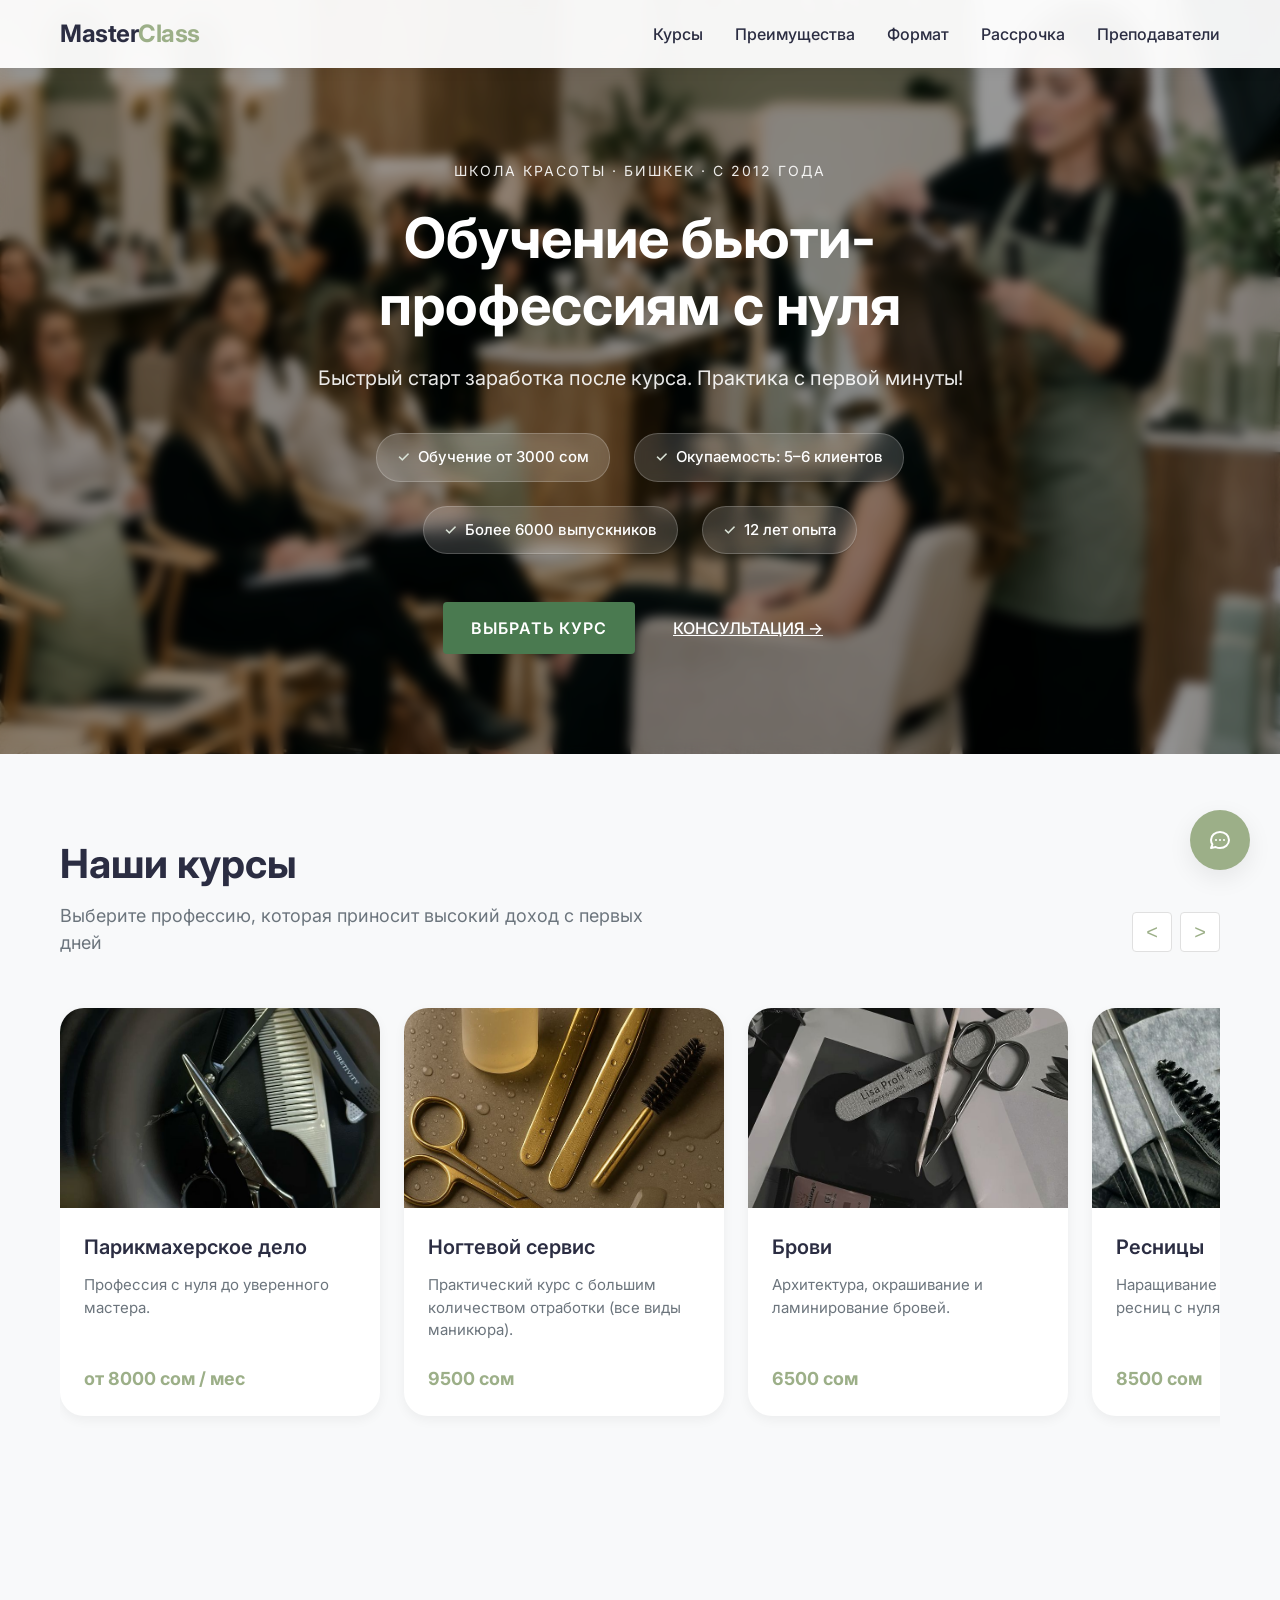
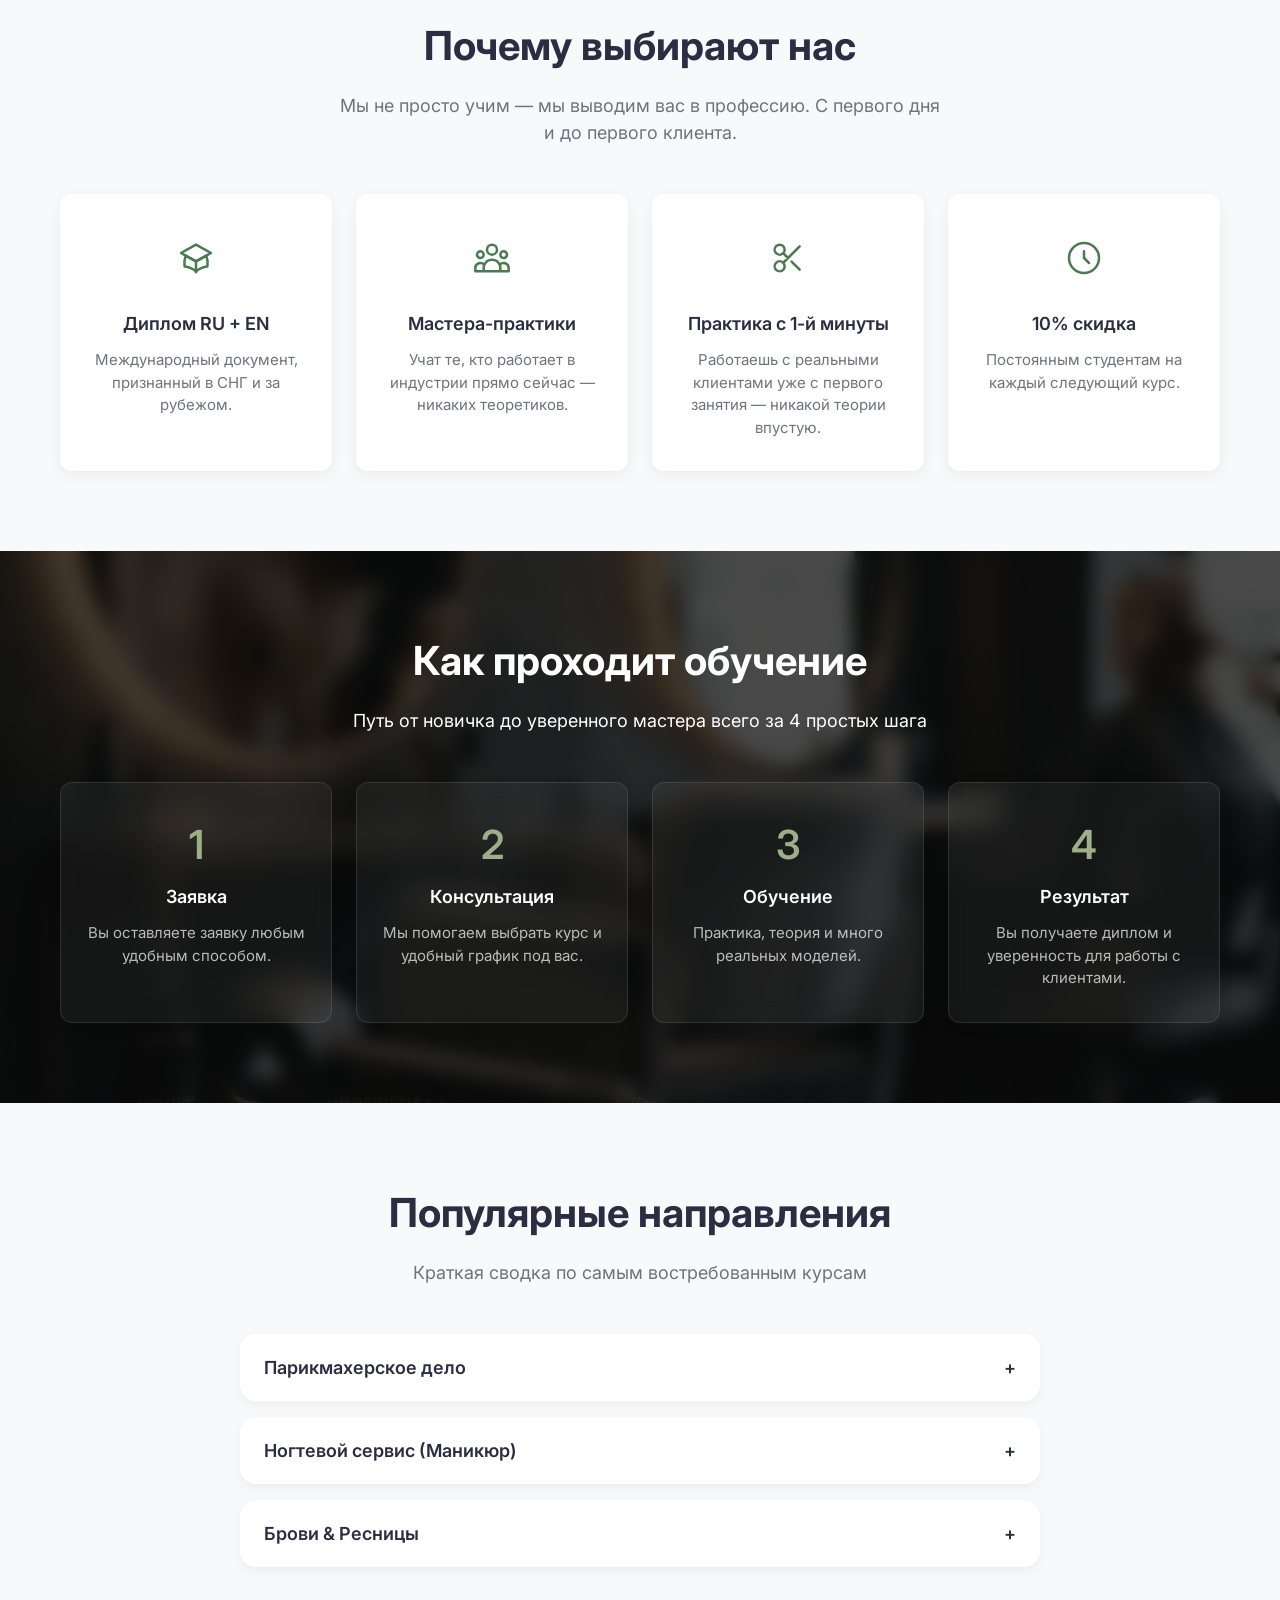
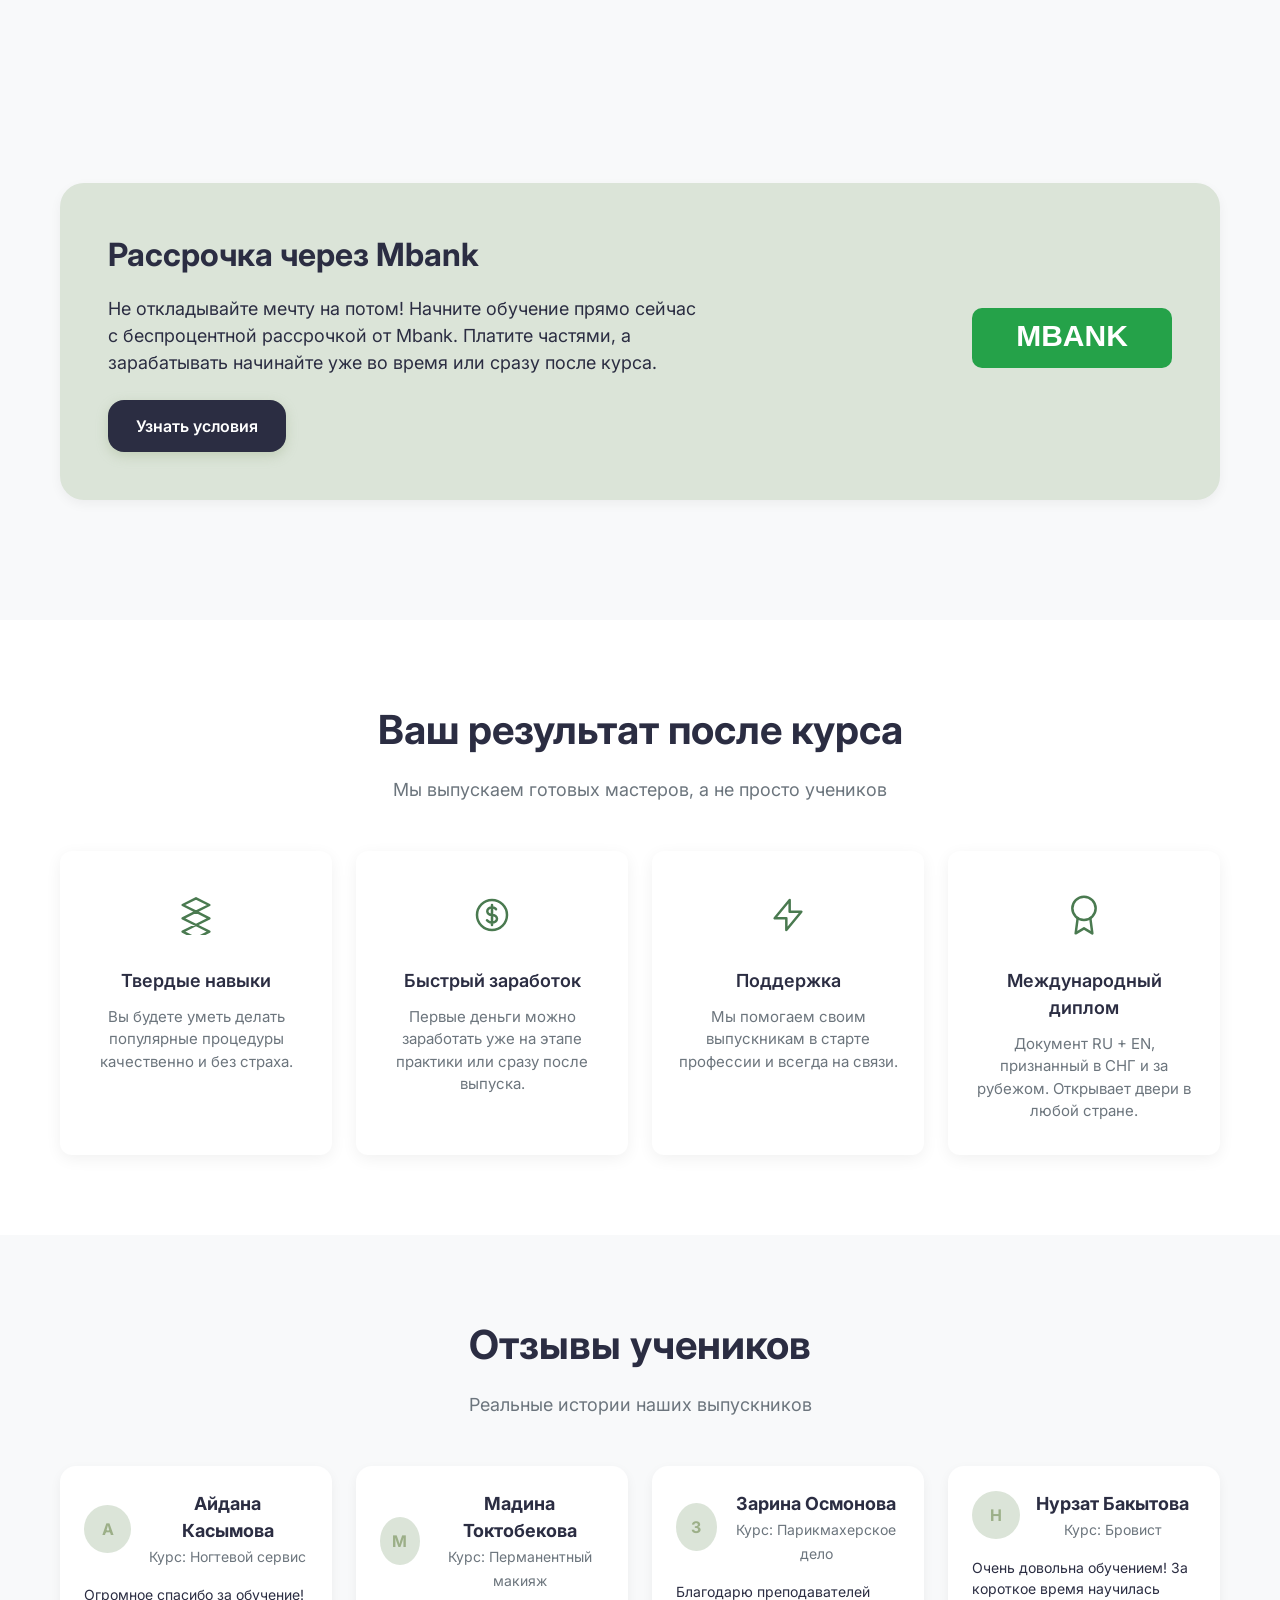
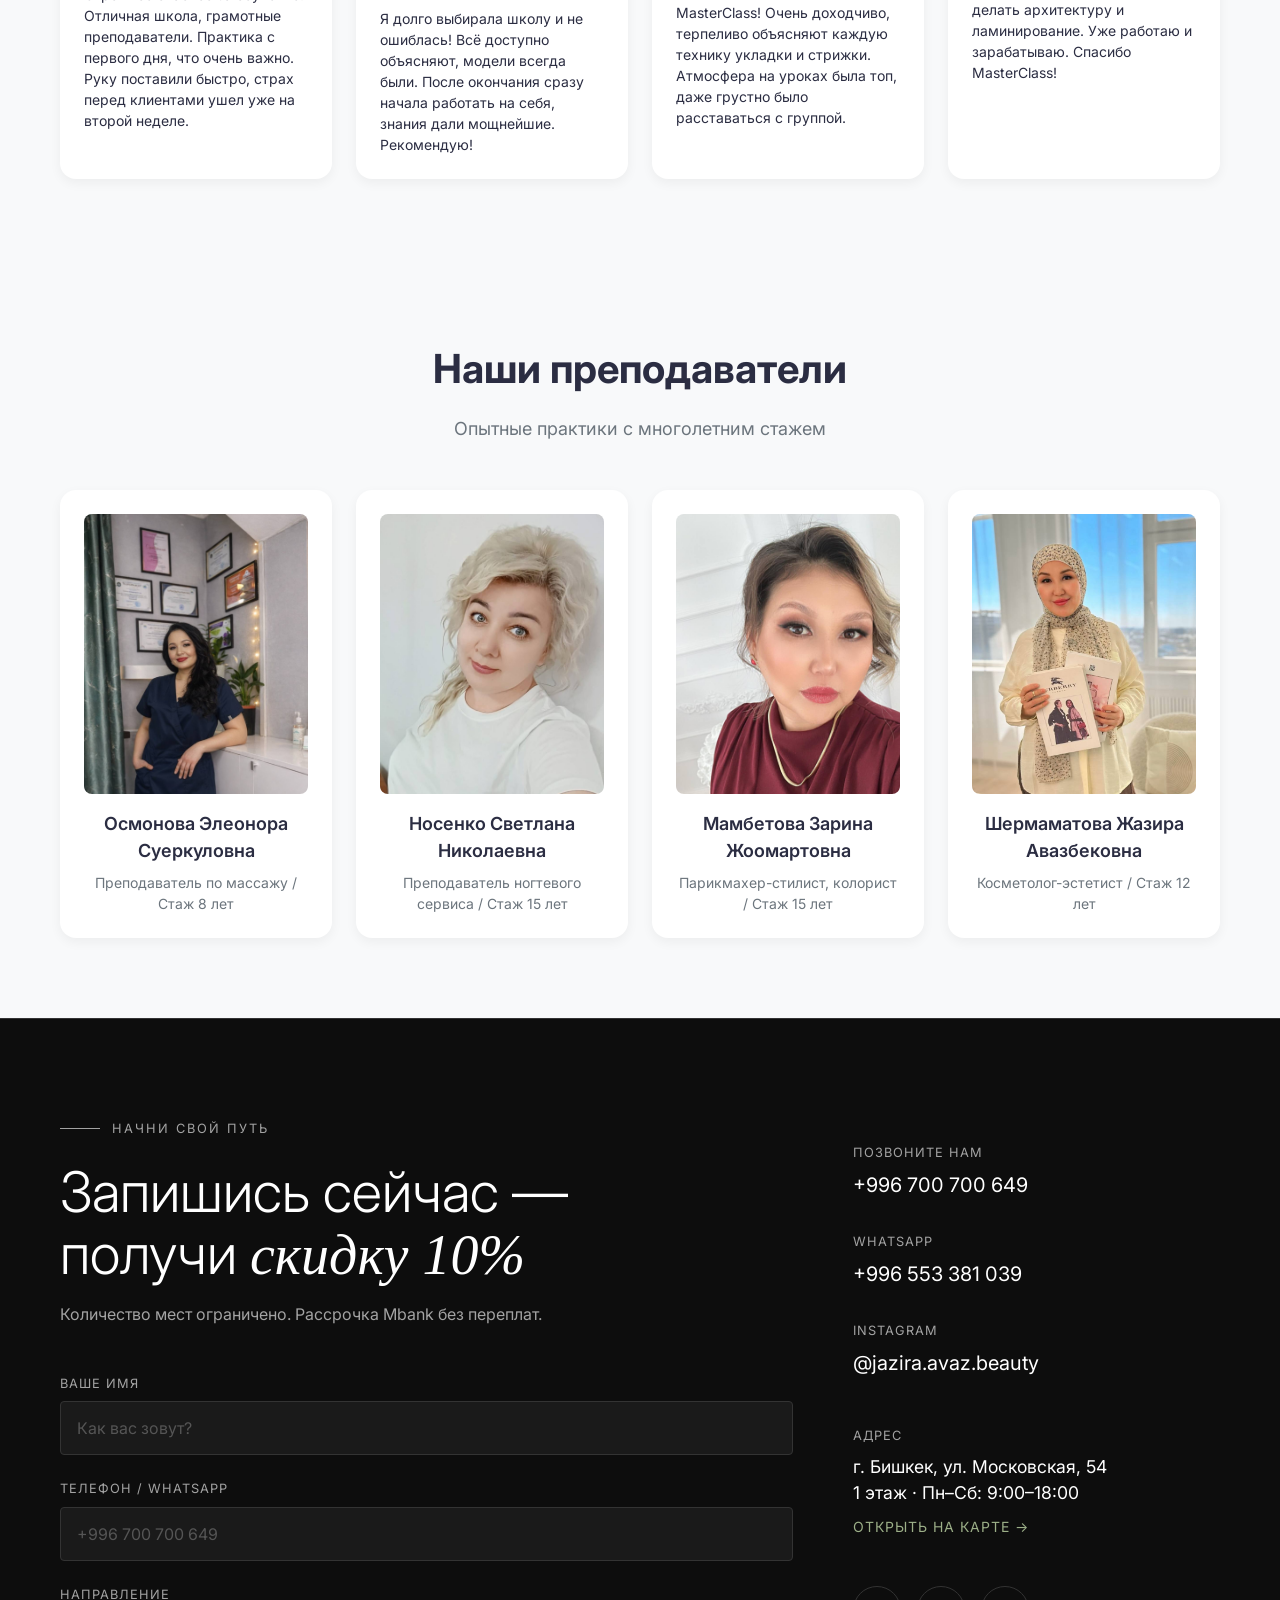
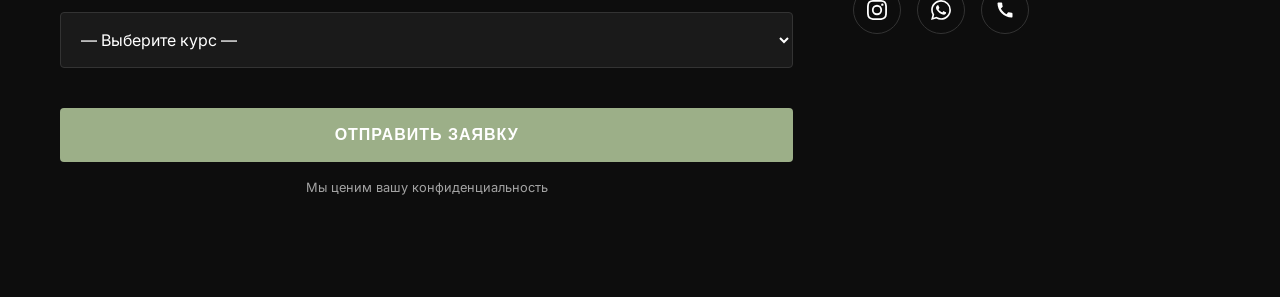
==== commit 0c7d62b3: "добавлены фото курсов и преподавателей" ====
--- a/index.html
+++ b/index.html
@@ -1,4 +1,4 @@
-﻿<!DOCTYPE html>
+<!DOCTYPE html>
 <html lang="ru">
 
 <head>
@@ -128,7 +128,7 @@
           <div class="course-card">
             <div class="course-img-wrap" onclick="window.location.href='courses/hair.html'" style="cursor:pointer;">
               <img
-                src="data:image/svg+xml,%3Csvg xmlns='http://www.w3.org/2000/svg' width='100%25' height='100%25'%3E%3Crect width='100%25' height='100%25' fill='%23dbe4d8'/%3E%3Ctext x='50%25' y='50%25' fill='%2381956e' font-family='sans-serif' font-size='24' text-anchor='middle' dy='.3em'%3EПарикмахер%3C/text%3E%3C/svg%3E"
+                src="img/Без_названия.jpg"
                 alt="Парикмахер-универсал" class="course-img">
             </div>
             <div class="course-content">
@@ -143,7 +143,7 @@
           <div class="course-card">
             <div class="course-img-wrap" onclick="window.location.href='courses/nails.html'" style="cursor:pointer;">
               <img
-                src="data:image/svg+xml,%3Csvg xmlns='http://www.w3.org/2000/svg' width='100%25' height='100%25'%3E%3Crect width='100%25' height='100%25' fill='%23dbe4d8'/%3E%3Ctext x='50%25' y='50%25' fill='%2381956e' font-family='sans-serif' font-size='24' text-anchor='middle' dy='.3em'%3EМаникюр%3C/text%3E%3C/svg%3E"
+                src="img/Без_названия__2_.jpg"
                 alt="Ногтевой сервис" class="course-img">
             </div>
             <div class="course-content">
@@ -158,7 +158,7 @@
           <div class="course-card">
             <div class="course-img-wrap" onclick="window.location.href='courses/brows.html'" style="cursor:pointer;">
               <img
-                src="data:image/svg+xml,%3Csvg xmlns='http://www.w3.org/2000/svg' width='100%25' height='100%25'%3E%3Crect width='100%25' height='100%25' fill='%23dbe4d8'/%3E%3Ctext x='50%25' y='50%25' fill='%2381956e' font-family='sans-serif' font-size='24' text-anchor='middle' dy='.3em'%3EБровист%3C/text%3E%3C/svg%3E"
+                src="img/Без_названия__1_.jpg"
                 alt="Брови" class="course-img">
             </div>
             <div class="course-content">
@@ -173,7 +173,7 @@
           <div class="course-card">
             <div class="course-img-wrap" onclick="window.location.href='courses/lashes.html'" style="cursor:pointer;">
               <img
-                src="data:image/svg+xml,%3Csvg xmlns='http://www.w3.org/2000/svg' width='100%25' height='100%25'%3E%3Crect width='100%25' height='100%25' fill='%23dbe4d8'/%3E%3Ctext x='50%25' y='50%25' fill='%2381956e' font-family='sans-serif' font-size='24' text-anchor='middle' dy='.3em'%3EРесницы%3C/text%3E%3C/svg%3E"
+                src="img/Lash_aesthetic_in_2024___Lashes__Eyelash_extensions__False_eyelash_accessories.jpg"
                 alt="Ресницы" class="course-img">
             </div>
             <div class="course-content">
@@ -188,7 +188,7 @@
           <div class="course-card">
             <div class="course-img-wrap" onclick="window.location.href='courses/pmu.html'" style="cursor:pointer;">
               <img
-                src="data:image/svg+xml,%3Csvg xmlns='http://www.w3.org/2000/svg' width='100%25' height='100%25'%3E%3Crect width='100%25' height='100%25' fill='%23dbe4d8'/%3E%3Ctext x='50%25' y='50%25' fill='%2381956e' font-family='sans-serif' font-size='24' text-anchor='middle' dy='.3em'%3EПерманент%3C/text%3E%3C/svg%3E"
+                src="img/Рабочее_место_мастера_перманента.jpg"
                 alt="Перманентный макияж" class="course-img">
             </div>
             <div class="course-content">
@@ -203,7 +203,7 @@
           <div class="course-card" style="pointer-events: none; cursor: default;">
             <div class="course-img-wrap">
               <img
-                src="data:image/svg+xml,%3Csvg xmlns='http://www.w3.org/2000/svg' width='100%25' height='100%25'%3E%3Crect width='100%25' height='100%25' fill='%23dbe4d8'/%3E%3Ctext x='50%25' y='50%25' fill='%2381956e' font-family='sans-serif' font-size='24' text-anchor='middle' dy='.3em'%3EВизажист%3C/text%3E%3C/svg%3E"
+                src="img/makeup_collection.jpg"
                 alt="Курс визажиста" class="course-img">
             </div>
             <div class="course-content">
@@ -217,7 +217,7 @@
           <div class="course-card" style="pointer-events: none; cursor: default;">
             <div class="course-img-wrap">
               <img
-                src="data:image/svg+xml,%3Csvg xmlns='http://www.w3.org/2000/svg' width='100%25' height='100%25'%3E%3Crect width='100%25' height='100%25' fill='%23dbe4d8'/%3E%3Ctext x='50%25' y='50%25' fill='%2381956e' font-family='sans-serif' font-size='18' text-anchor='middle' dy='.3em'%3EСам себе визажист%3C/text%3E%3C/svg%3E"
+                src="img/Кисти_для_макияжа.jpg"
                 alt="Макияж для себя" class="course-img">
             </div>
             <div class="course-content">
@@ -231,7 +231,7 @@
           <div class="course-card" style="pointer-events: none; cursor: default;">
             <div class="course-img-wrap">
               <img
-                src="data:image/svg+xml,%3Csvg xmlns='http://www.w3.org/2000/svg' width='100%25' height='100%25'%3E%3Crect width='100%25' height='100%25' fill='%23dbe4d8'/%3E%3Ctext x='50%25' y='50%25' fill='%2381956e' font-family='sans-serif' font-size='24' text-anchor='middle' dy='.3em'%3EКосметолог%3C/text%3E%3C/svg%3E"
+                src="img/The_Dream_Skin_Clinic.jpg"
                 alt="Косметолог-эстетист" class="course-img">
             </div>
             <div class="course-content">
@@ -245,7 +245,7 @@
           <div class="course-card" style="pointer-events: none; cursor: default;">
             <div class="course-img-wrap">
               <img
-                src="data:image/svg+xml,%3Csvg xmlns='http://www.w3.org/2000/svg' width='100%25' height='100%25'%3E%3Crect width='100%25' height='100%25' fill='%23dbe4d8'/%3E%3Ctext x='50%25' y='50%25' fill='%2381956e' font-family='sans-serif' font-size='24' text-anchor='middle' dy='.3em'%3EШугаринг%3C/text%3E%3C/svg%3E"
+                src="img/_депиляция__эстетика__шугаринг__гладкость_.jpg"
                 alt="Шугаринг и восковая эпиляция" class="course-img">
             </div>
             <div class="course-content">
@@ -259,7 +259,7 @@
           <div class="course-card" style="pointer-events: none; cursor: default;">
             <div class="course-img-wrap">
               <img
-                src="data:image/svg+xml,%3Csvg xmlns='http://www.w3.org/2000/svg' width='100%25' height='100%25'%3E%3Crect width='100%25' height='100%25' fill='%23dbe4d8'/%3E%3Ctext x='50%25' y='50%25' fill='%2381956e' font-family='sans-serif' font-size='24' text-anchor='middle' dy='.3em'%3EМассаж%3C/text%3E%3C/svg%3E"
+                src="img/массаж_новое.jpg"
                 alt="Курсы массажа" class="course-img">
             </div>
             <div class="course-content">
@@ -574,35 +574,27 @@
       <div class="grid-cards">
         <div class="review-card text-center"
           style="background: var(--c-white); padding: 24px; border-radius: var(--radius-md); box-shadow: var(--shadow-sm);">
-          <div class="teacher-img-placeholder"
-            style="width: 100%; aspect-ratio: 4/5; background: #e9ede7; border-radius: 8px; margin-bottom: 16px; display: flex; align-items: center; justify-content: center; color: #81956e;">
-            Фото</div>
-          <h3 class="card-title" style="margin-bottom: 8px; font-size: 1.125rem;">Преподаватель</h3>
-          <p class="card-desc" style="font-size: 0.875rem;">Специализация / стаж работы</p>
+          <img src="img/photo_2026-04-14_15-22-35.jpg" style="width: 100%; aspect-ratio: 4/5; object-fit: cover; border-radius: 8px; margin-bottom: 16px;">
+          <h3 class="card-title" style="margin-bottom: 8px; font-size: 1.125rem;">Осмонова Элеонора Суеркуловна</h3>
+          <p class="card-desc" style="font-size: 0.875rem;">Преподаватель по массажу / Стаж 8 лет</p>
         </div>
         <div class="review-card text-center"
           style="background: var(--c-white); padding: 24px; border-radius: var(--radius-md); box-shadow: var(--shadow-sm);">
-          <div class="teacher-img-placeholder"
-            style="width: 100%; aspect-ratio: 4/5; background: #e9ede7; border-radius: 8px; margin-bottom: 16px; display: flex; align-items: center; justify-content: center; color: #81956e;">
-            Фото</div>
-          <h3 class="card-title" style="margin-bottom: 8px; font-size: 1.125rem;">Преподаватель</h3>
-          <p class="card-desc" style="font-size: 0.875rem;">Специализация / стаж работы</p>
+          <img src="img/photo_2026-04-14_15-22-30.jpg" style="width: 100%; aspect-ratio: 4/5; object-fit: cover; border-radius: 8px; margin-bottom: 16px;">
+          <h3 class="card-title" style="margin-bottom: 8px; font-size: 1.125rem;">Носенко Светлана Николаевна</h3>
+          <p class="card-desc" style="font-size: 0.875rem;">Преподаватель ногтевого сервиса / Стаж 15 лет</p>
         </div>
         <div class="review-card text-center"
           style="background: var(--c-white); padding: 24px; border-radius: var(--radius-md); box-shadow: var(--shadow-sm);">
-          <div class="teacher-img-placeholder"
-            style="width: 100%; aspect-ratio: 4/5; background: #e9ede7; border-radius: 8px; margin-bottom: 16px; display: flex; align-items: center; justify-content: center; color: #81956e;">
-            Фото</div>
-          <h3 class="card-title" style="margin-bottom: 8px; font-size: 1.125rem;">Преподаватель</h3>
-          <p class="card-desc" style="font-size: 0.875rem;">Специализация / стаж работы</p>
+          <img src="img/photo_2026-04-14_15-22-24.jpg" style="width: 100%; aspect-ratio: 4/5; object-fit: cover; border-radius: 8px; margin-bottom: 16px;">
+          <h3 class="card-title" style="margin-bottom: 8px; font-size: 1.125rem;">Мамбетова Зарина Жоомартовна</h3>
+          <p class="card-desc" style="font-size: 0.875rem;">Парикмахер-стилист, колорист / Стаж 15 лет</p>
         </div>
         <div class="review-card text-center"
           style="background: var(--c-white); padding: 24px; border-radius: var(--radius-md); box-shadow: var(--shadow-sm);">
-          <div class="teacher-img-placeholder"
-            style="width: 100%; aspect-ratio: 4/5; background: #e9ede7; border-radius: 8px; margin-bottom: 16px; display: flex; align-items: center; justify-content: center; color: #81956e;">
-            Фото</div>
-          <h3 class="card-title" style="margin-bottom: 8px; font-size: 1.125rem;">Преподаватель</h3>
-          <p class="card-desc" style="font-size: 0.875rem;">Специализация / стаж работы</p>
+          <img src="img/photo_2026-04-14_15-22-16.jpg" style="width: 100%; aspect-ratio: 4/5; object-fit: cover; border-radius: 8px; margin-bottom: 16px;">
+          <h3 class="card-title" style="margin-bottom: 8px; font-size: 1.125rem;">Шермаматова Жазира Авазбековна</h3>
+          <p class="card-desc" style="font-size: 0.875rem;">Косметолог-эстетист / Стаж 12 лет</p>
         </div>
       </div>
     </div>
@@ -745,25 +737,24 @@
 
       // Premium Booking form
       const form = document.getElementById('premiumBookingForm');
-      const successMsg = document.getElementById('bookingSuccessMsg');
 
       if (form) {
         form.addEventListener('submit', (e) => {
           e.preventDefault(); // prevent actual page reload
 
-          // Here we would normally send data to a server via fetch/ajax
-          // For now, we simulate a successful submission:
-
-          // Hide form in style
-          form.style.opacity = '0';
-          setTimeout(() => {
-            form.style.display = 'none';
-            // Show success message
-            successMsg.style.display = 'block';
-
-            // Send event to analytics or trigger WhatsApp window if needed
-            // e.g. window.open('https://wa.me/...');
-          }, 300);
+          const name = document.getElementById('userName').value;
+          const phone = document.getElementById('userPhone').value;
+          const courseSelect = document.getElementById('courseSelect');
+          const courseText = courseSelect.options[courseSelect.selectedIndex].text;
+
+          const message = `Новая заявка! Имя: ${name} Телефон: ${phone} Курс: ${courseText}`;
+          const whatsappUrl = `https://wa.me/996553381039?text=${encodeURIComponent(message)}`;
+
+          // Открываем WhatsApp в новой вкладке
+          window.open(whatsappUrl, '_blank');
+
+          // Перенаправляем на страницу благодарности
+          window.location.href = 'thankyou.html';
         });
       }
     });
@@ -774,4 +765,4 @@
   <script src="js/main.js"></script>
 </body>
 
-</html>+</html>
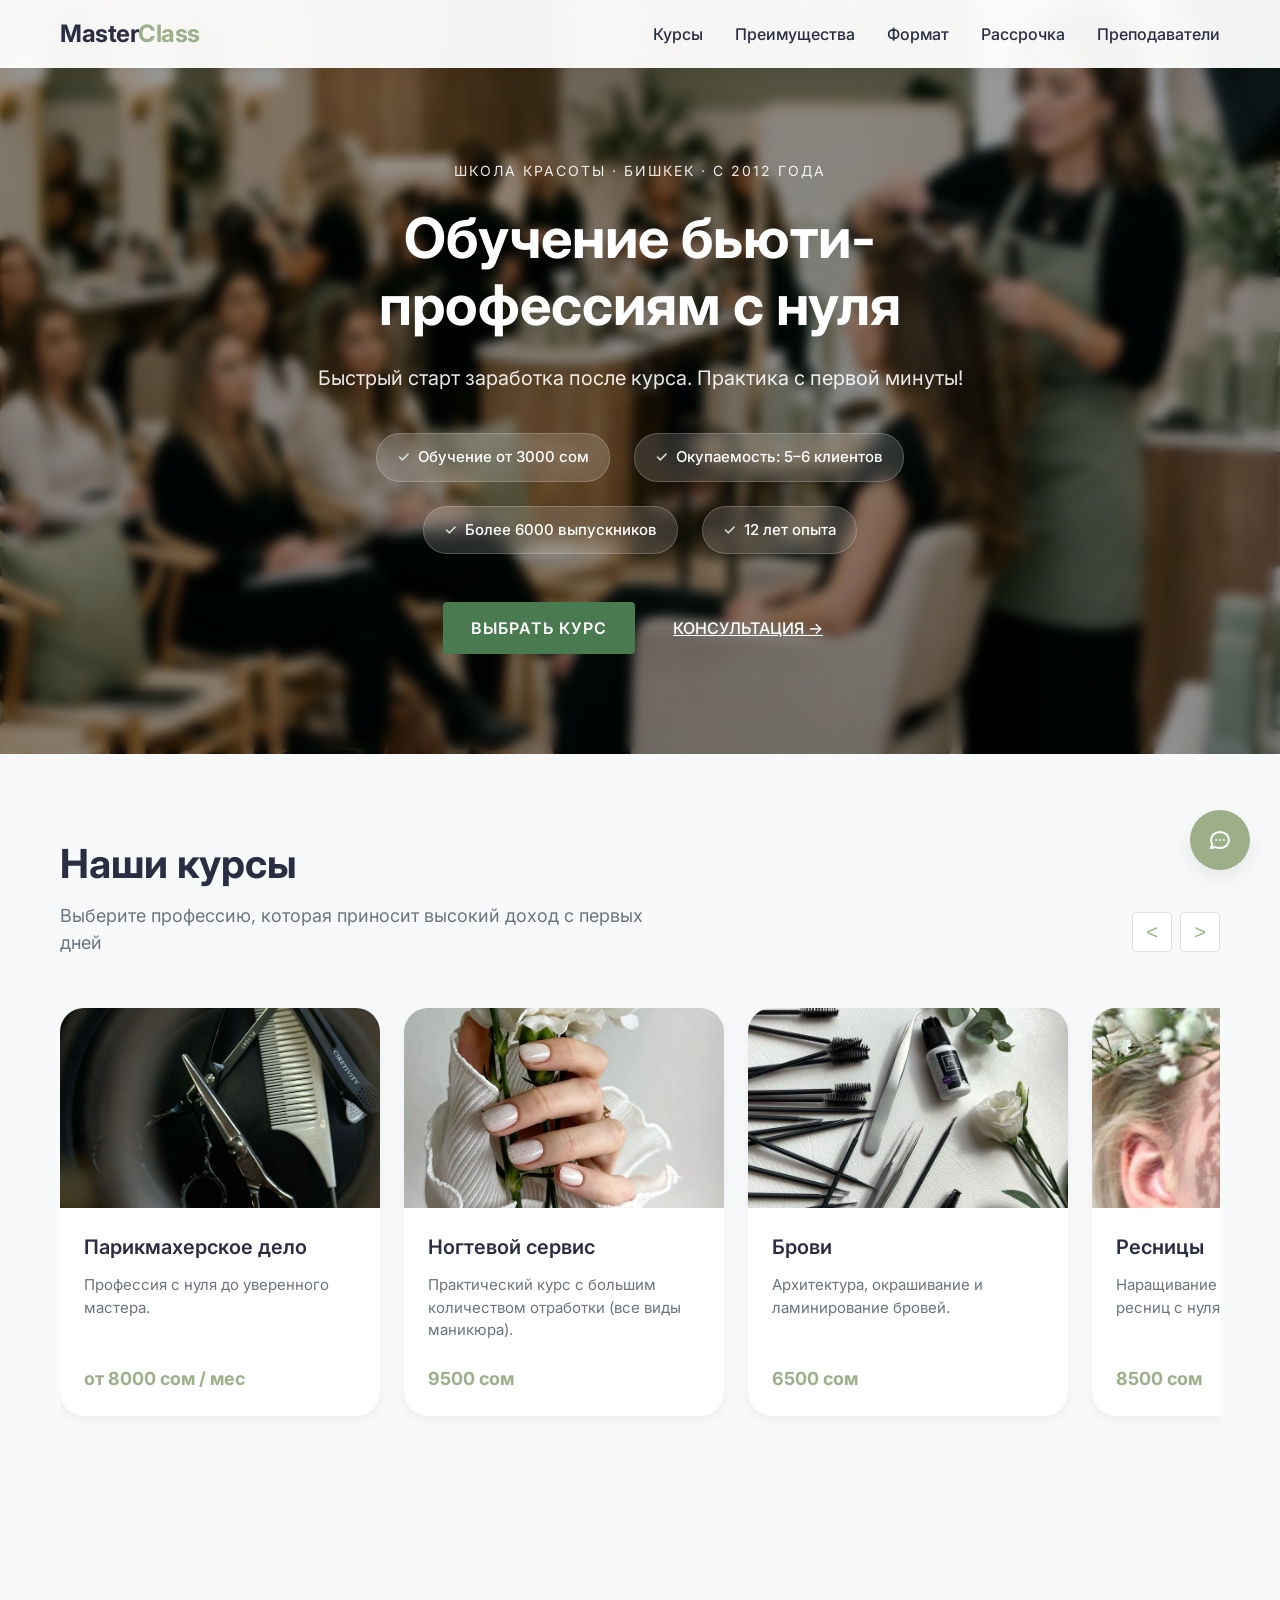
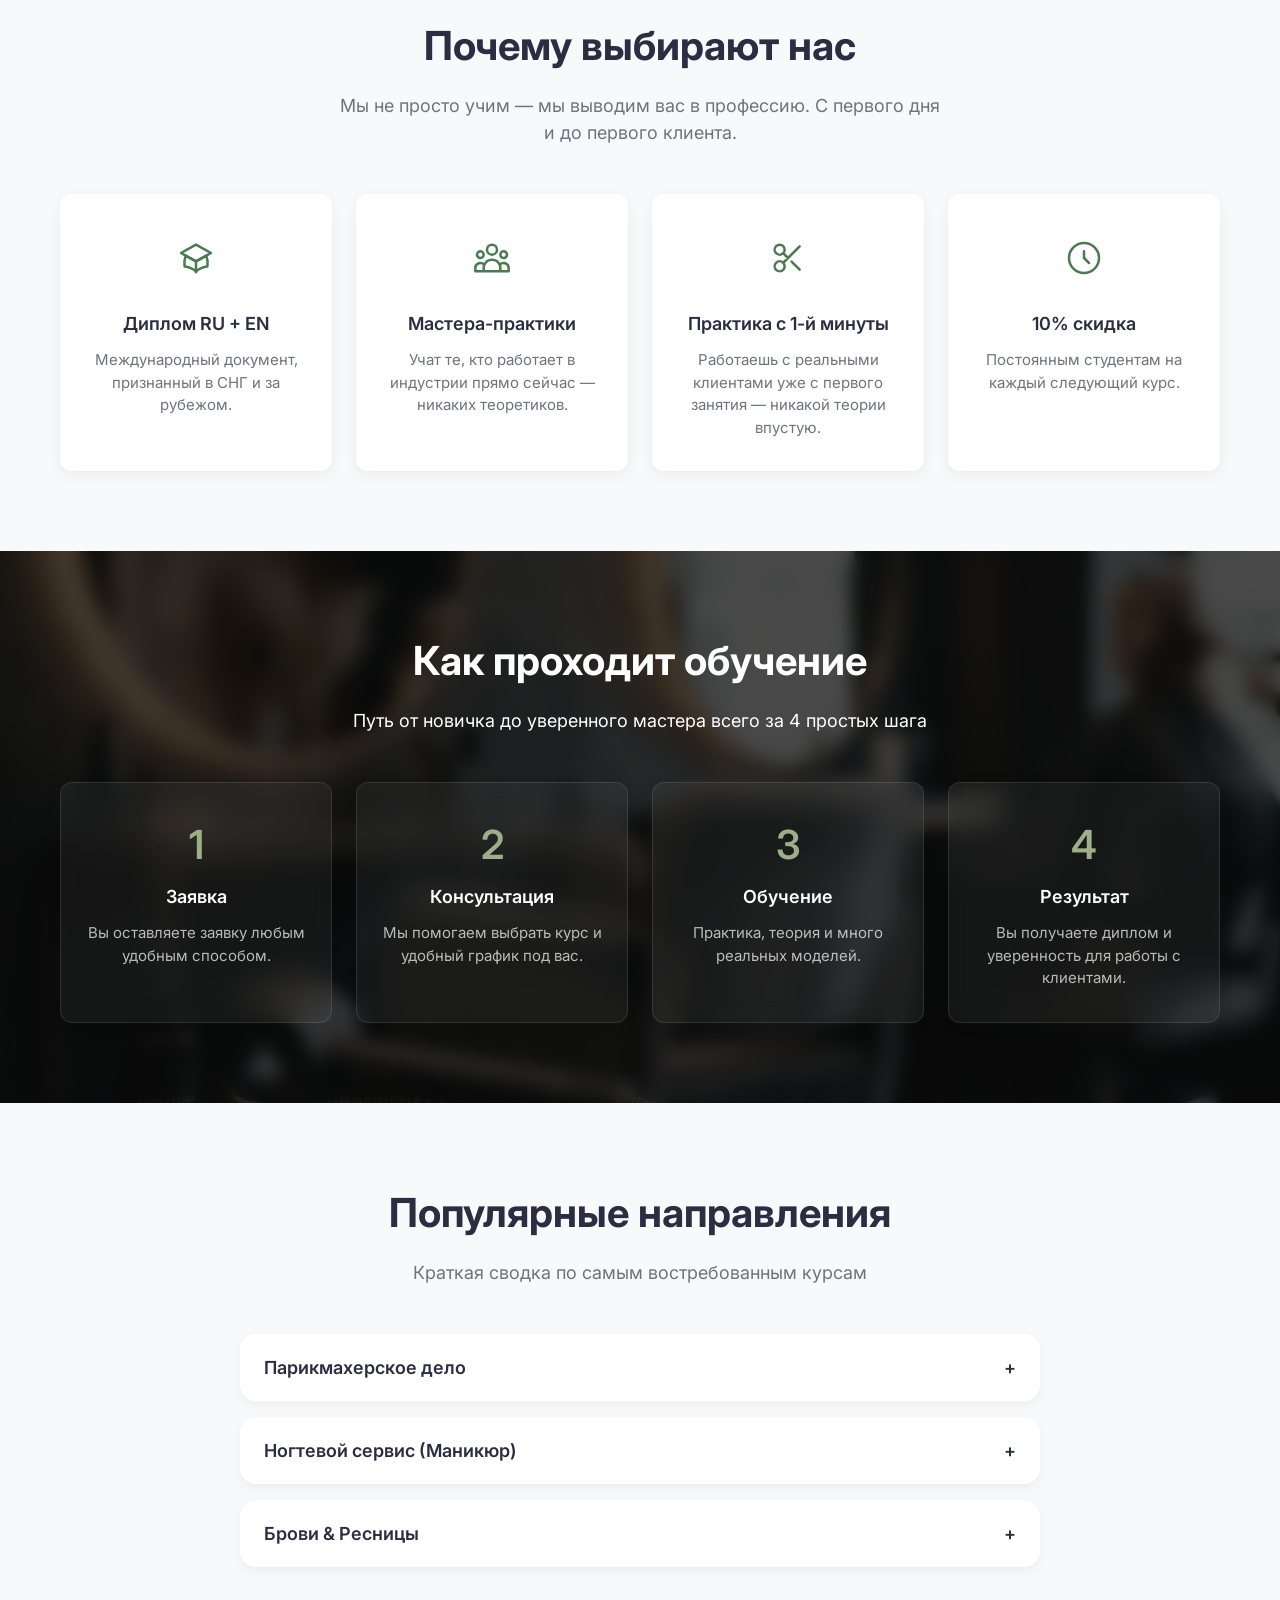
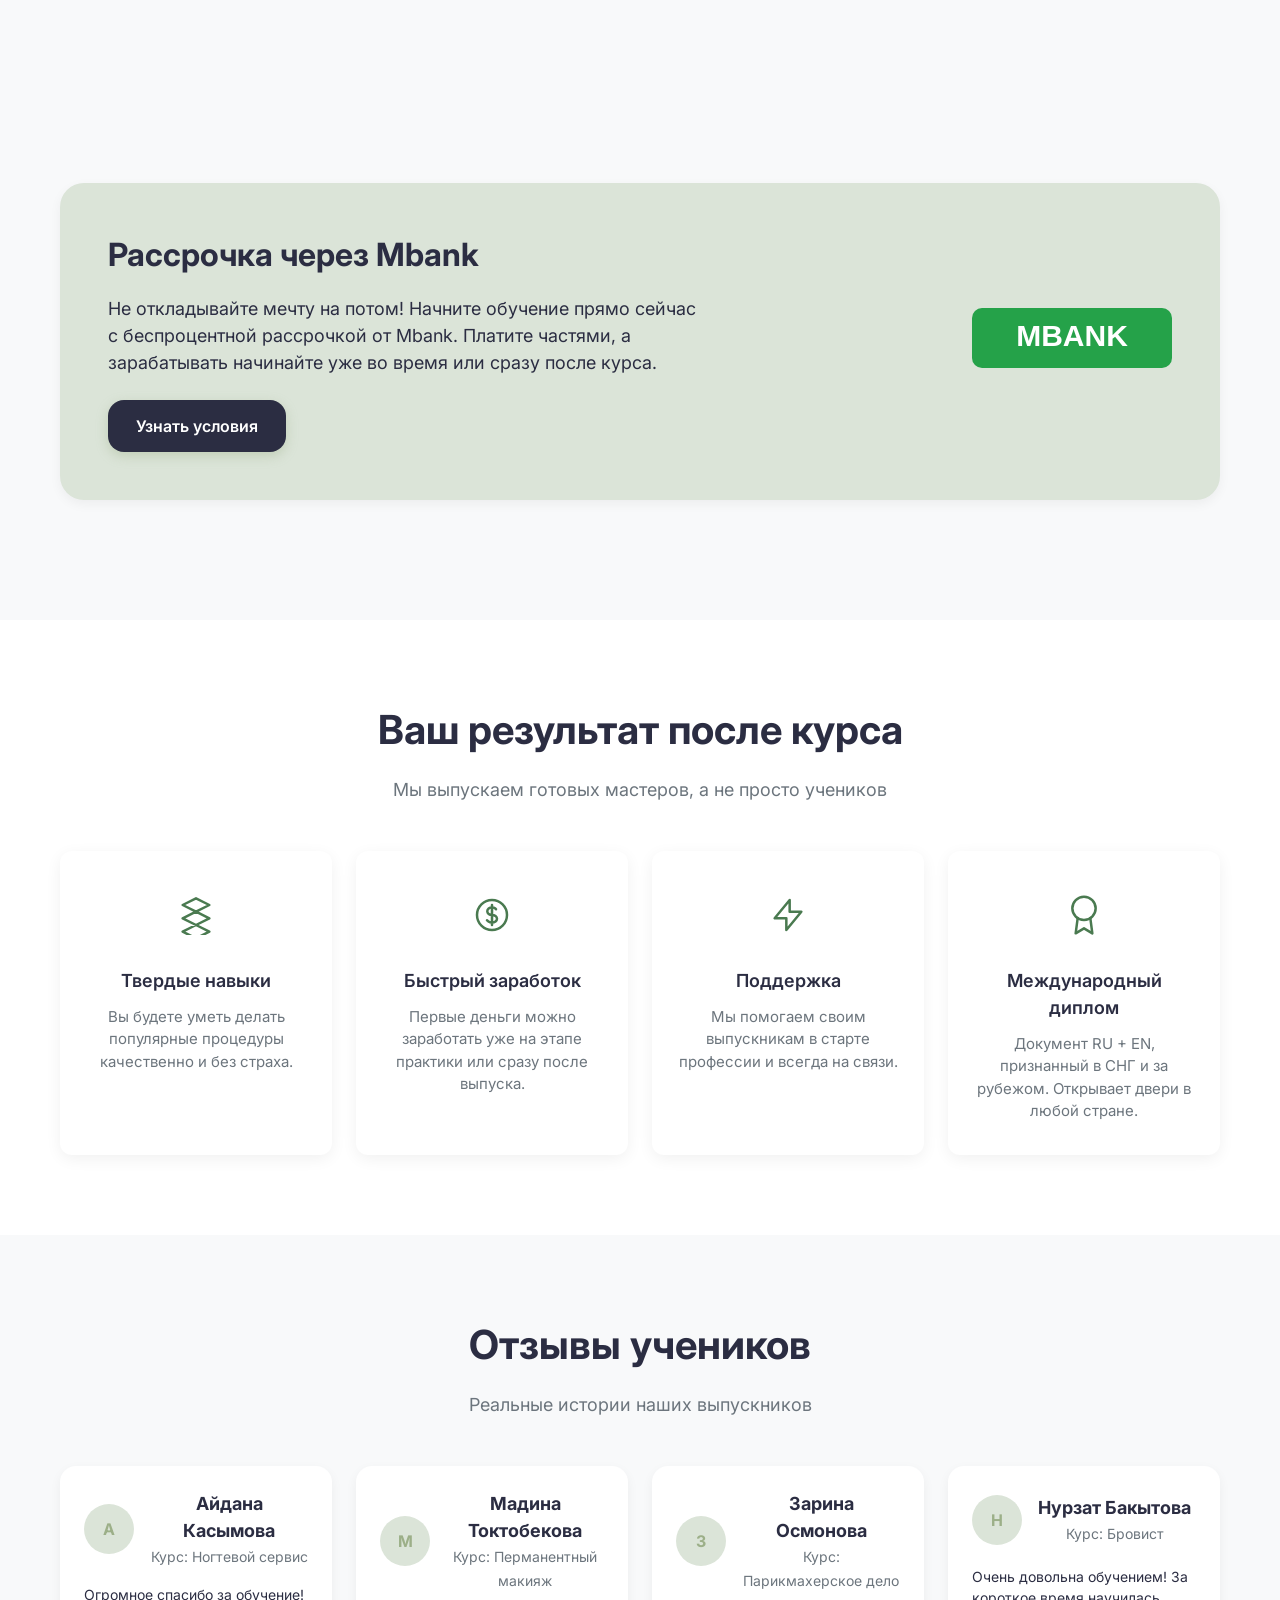
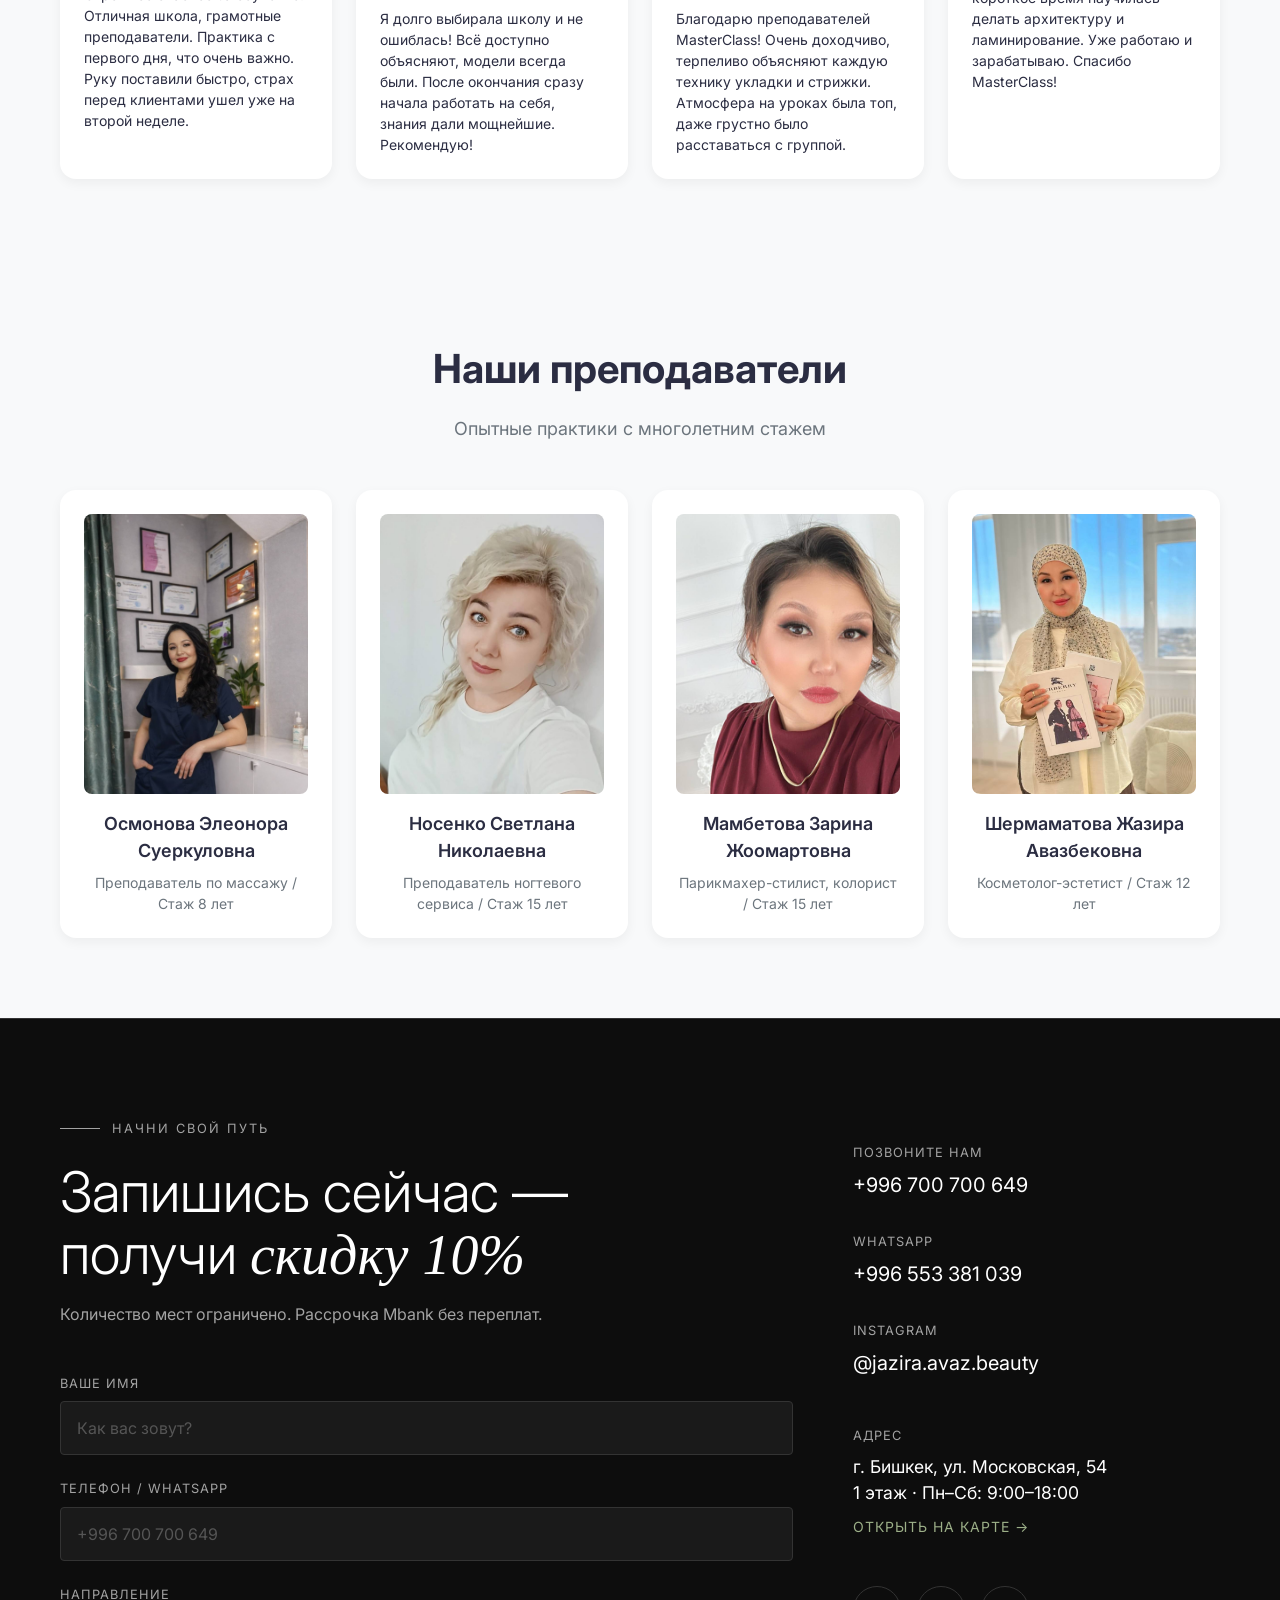
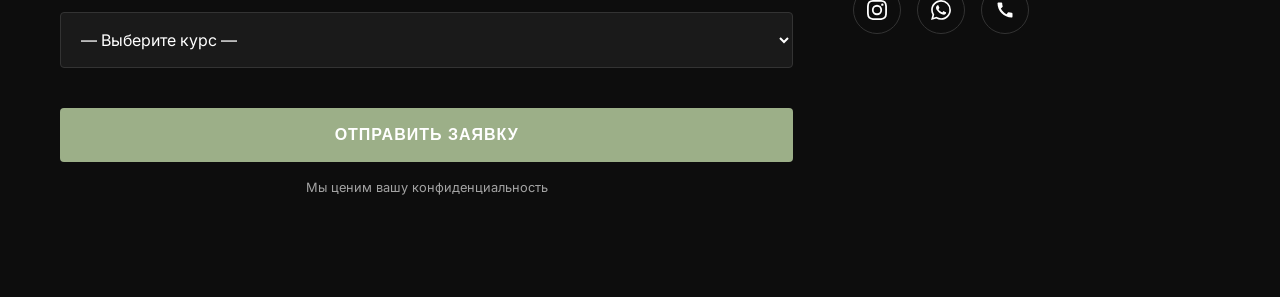
==== commit 85e4cd60: "изменены некоторые фото курсов" ====
--- a/index.html
+++ b/index.html
@@ -143,7 +143,7 @@
           <div class="course-card">
             <div class="course-img-wrap" onclick="window.location.href='courses/nails.html'" style="cursor:pointer;">
               <img
-                src="img/Без_названия__2_.jpg"
+                src="img/ногти_новое_2.jpg"
                 alt="Ногтевой сервис" class="course-img">
             </div>
             <div class="course-content">
@@ -158,7 +158,7 @@
           <div class="course-card">
             <div class="course-img-wrap" onclick="window.location.href='courses/brows.html'" style="cursor:pointer;">
               <img
-                src="img/Без_названия__1_.jpg"
+                src="img/брови_новое.jpg"
                 alt="Брови" class="course-img">
             </div>
             <div class="course-content">
@@ -173,7 +173,7 @@
           <div class="course-card">
             <div class="course-img-wrap" onclick="window.location.href='courses/lashes.html'" style="cursor:pointer;">
               <img
-                src="img/Lash_aesthetic_in_2024___Lashes__Eyelash_extensions__False_eyelash_accessories.jpg"
+                src="img/ресницы_новое_2.jpg"
                 alt="Ресницы" class="course-img">
             </div>
             <div class="course-content">
@@ -188,7 +188,7 @@
           <div class="course-card">
             <div class="course-img-wrap" onclick="window.location.href='courses/pmu.html'" style="cursor:pointer;">
               <img
-                src="img/Рабочее_место_мастера_перманента.jpg"
+                src="img/перманент_новое.jpg"
                 alt="Перманентный макияж" class="course-img">
             </div>
             <div class="course-content">
@@ -496,9 +496,9 @@
       <div class="grid-cards" style="align-items: stretch;">
         <div class="review-card"
           style="background: var(--c-white); padding: 24px; border-radius: var(--radius-md); box-shadow: var(--shadow-sm); height: 100%; display: flex; flex-direction: column; justify-content: flex-start;">
-          <div style="display:flex; align-items:center; gap: 16px; margin-bottom: 16px;">
+          <div style="display:flex; align-items:center; gap: 16px; margin-bottom: 16px; min-height: 60px;">
             <div
-              style="width: 48px; height: 48px; border-radius: 50%; background: var(--c-sage-light); display:flex; align-items:center; justify-content:center; font-weight:bold; color:var(--c-sage);">
+              style="width: 50px; height: 50px; flex-shrink: 0; border-radius: 50%; background: var(--c-sage-light); display:flex; align-items:center; justify-content:center; font-weight:bold; color:var(--c-sage);">
               А</div>
             <div>
               <h4 style="margin:0; font-size:1.125rem;">Айдана Касымова</h4>
@@ -513,9 +513,9 @@
 
         <div class="review-card"
           style="background: var(--c-white); padding: 24px; border-radius: var(--radius-md); box-shadow: var(--shadow-sm); height: 100%; display: flex; flex-direction: column; justify-content: flex-start;">
-          <div style="display:flex; align-items:center; gap: 16px; margin-bottom: 16px;">
+          <div style="display:flex; align-items:center; gap: 16px; margin-bottom: 16px; min-height: 60px;">
             <div
-              style="width: 48px; height: 48px; border-radius: 50%; background: var(--c-sage-light); display:flex; align-items:center; justify-content:center; font-weight:bold; color:var(--c-sage);">
+              style="width: 50px; height: 50px; flex-shrink: 0; border-radius: 50%; background: var(--c-sage-light); display:flex; align-items:center; justify-content:center; font-weight:bold; color:var(--c-sage);">
               М</div>
             <div>
               <h4 style="margin:0; font-size:1.125rem;">Мадина Токтобекова</h4>
@@ -530,9 +530,9 @@
 
         <div class="review-card"
           style="background: var(--c-white); padding: 24px; border-radius: var(--radius-md); box-shadow: var(--shadow-sm); height: 100%; display: flex; flex-direction: column; justify-content: flex-start;">
-          <div style="display:flex; align-items:center; gap: 16px; margin-bottom: 16px;">
+          <div style="display:flex; align-items:center; gap: 16px; margin-bottom: 16px; min-height: 60px;">
             <div
-              style="width: 48px; height: 48px; border-radius: 50%; background: var(--c-sage-light); display:flex; align-items:center; justify-content:center; font-weight:bold; color:var(--c-sage);">
+              style="width: 50px; height: 50px; flex-shrink: 0; border-radius: 50%; background: var(--c-sage-light); display:flex; align-items:center; justify-content:center; font-weight:bold; color:var(--c-sage);">
               З</div>
             <div>
               <h4 style="margin:0; font-size:1.125rem;">Зарина Осмонова</h4>
@@ -547,9 +547,9 @@
 
         <div class="review-card"
           style="background: var(--c-white); padding: 24px; border-radius: var(--radius-md); box-shadow: var(--shadow-sm); height: 100%; display: flex; flex-direction: column; justify-content: flex-start;">
-          <div style="display:flex; align-items:center; gap: 16px; margin-bottom: 16px;">
+          <div style="display:flex; align-items:center; gap: 16px; margin-bottom: 16px; min-height: 60px;">
             <div
-              style="width: 48px; height: 48px; border-radius: 50%; background: var(--c-sage-light); display:flex; align-items:center; justify-content:center; font-weight:bold; color:var(--c-sage);">
+              style="width: 50px; height: 50px; flex-shrink: 0; border-radius: 50%; background: var(--c-sage-light); display:flex; align-items:center; justify-content:center; font-weight:bold; color:var(--c-sage);">
               Н</div>
             <div>
               <h4 style="margin:0; font-size:1.125rem;">Нурзат Бакытова</h4>
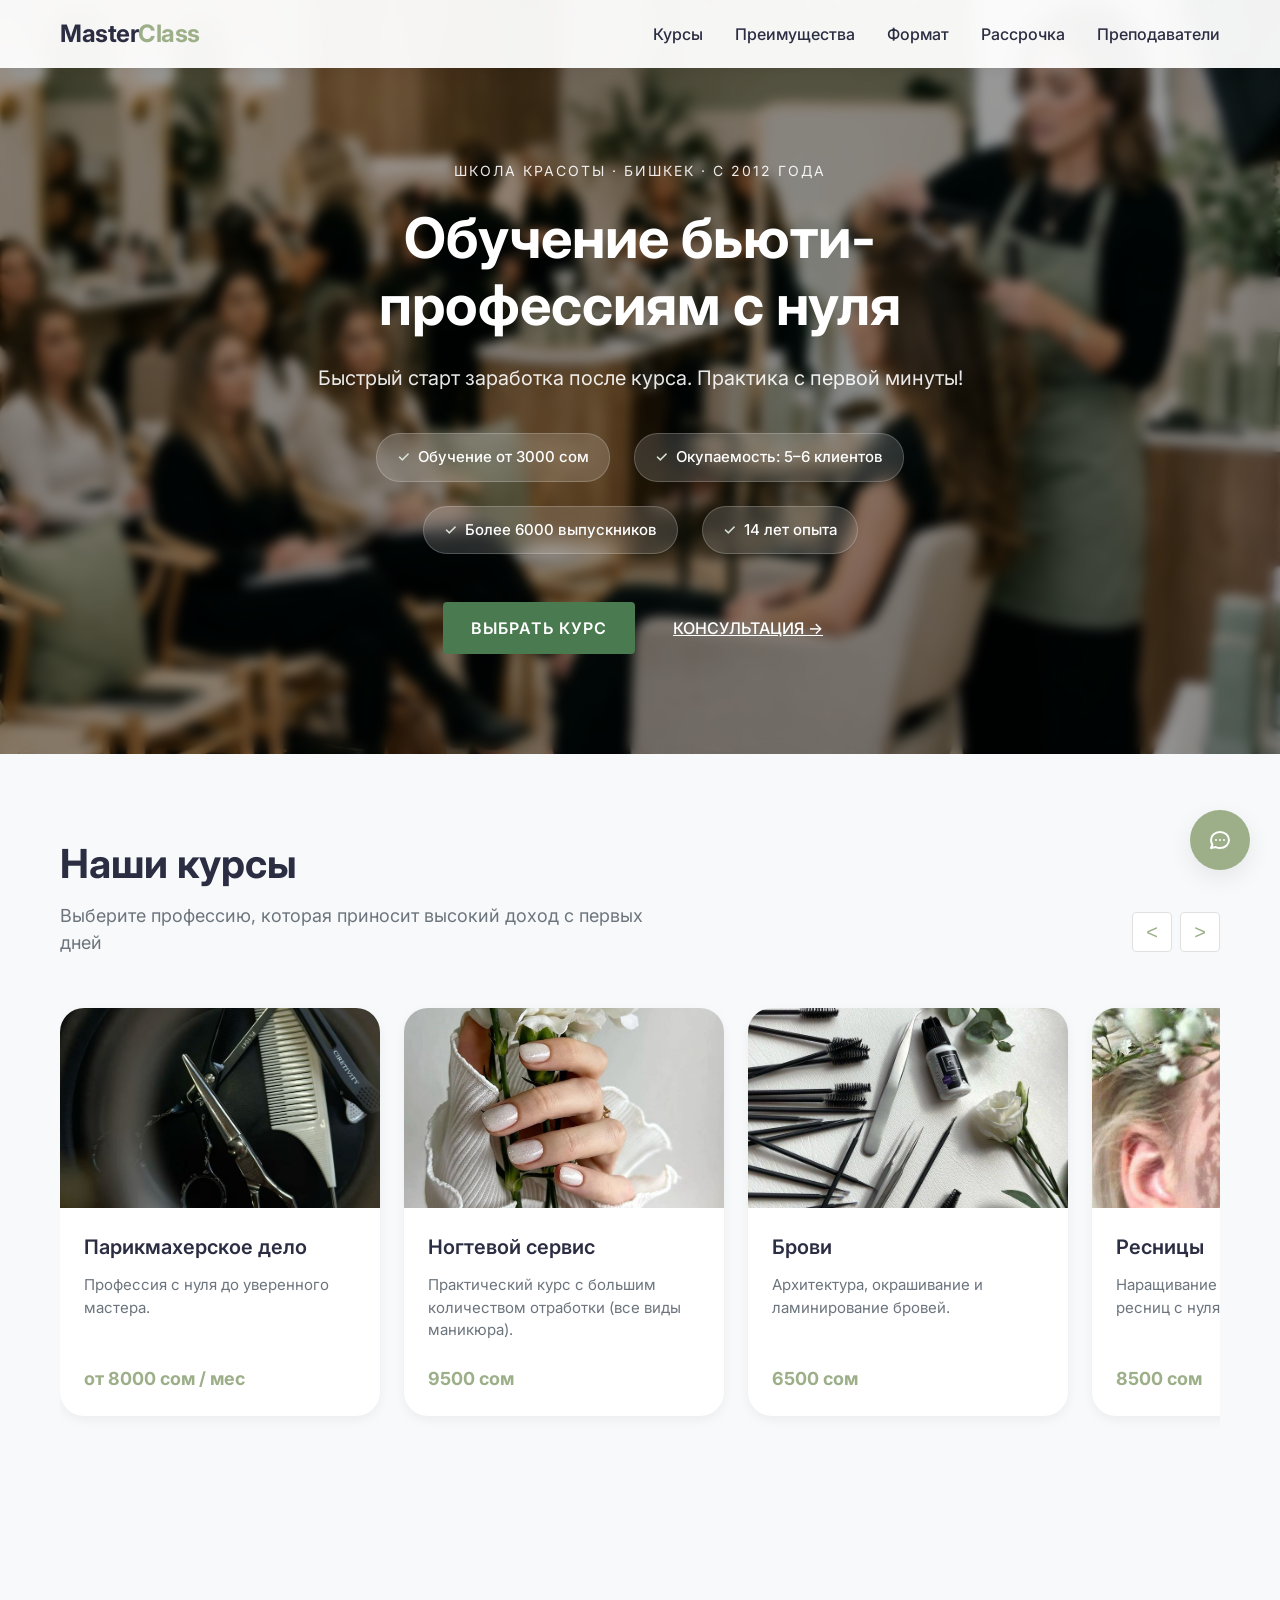
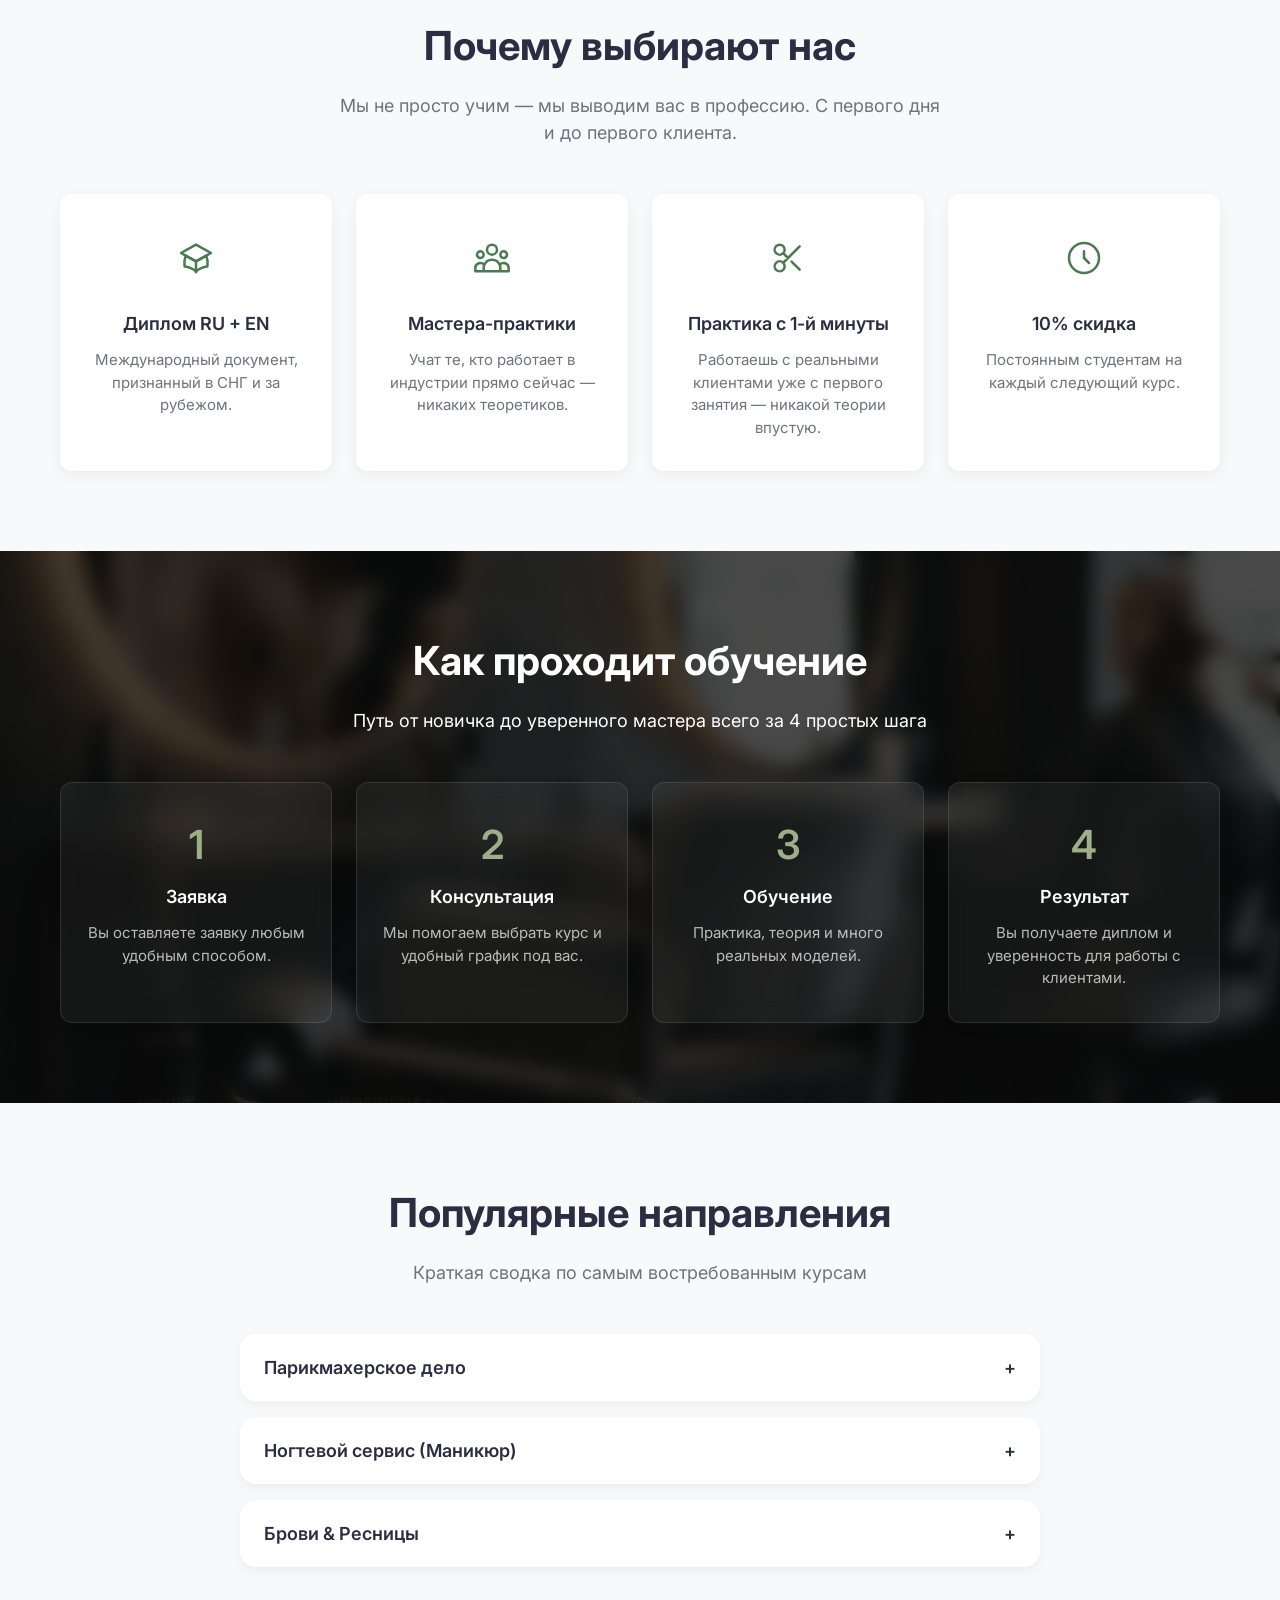
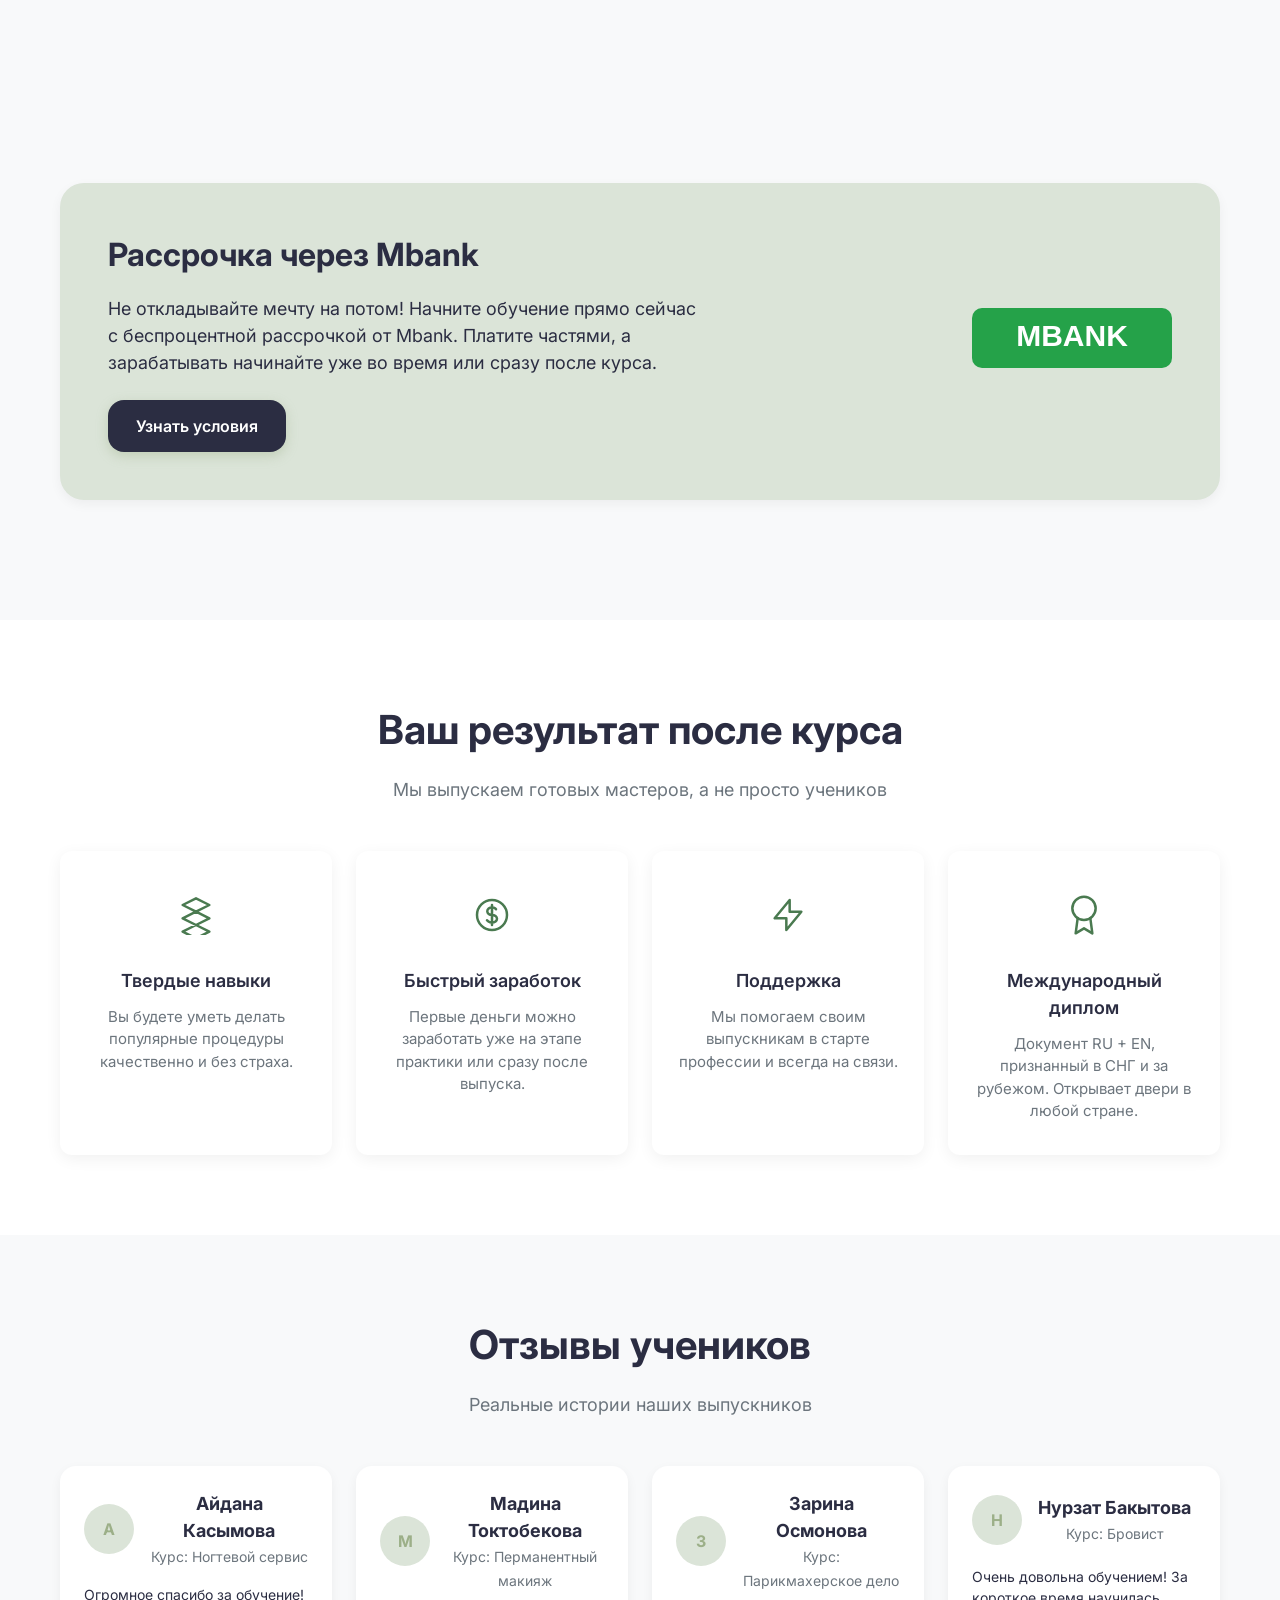
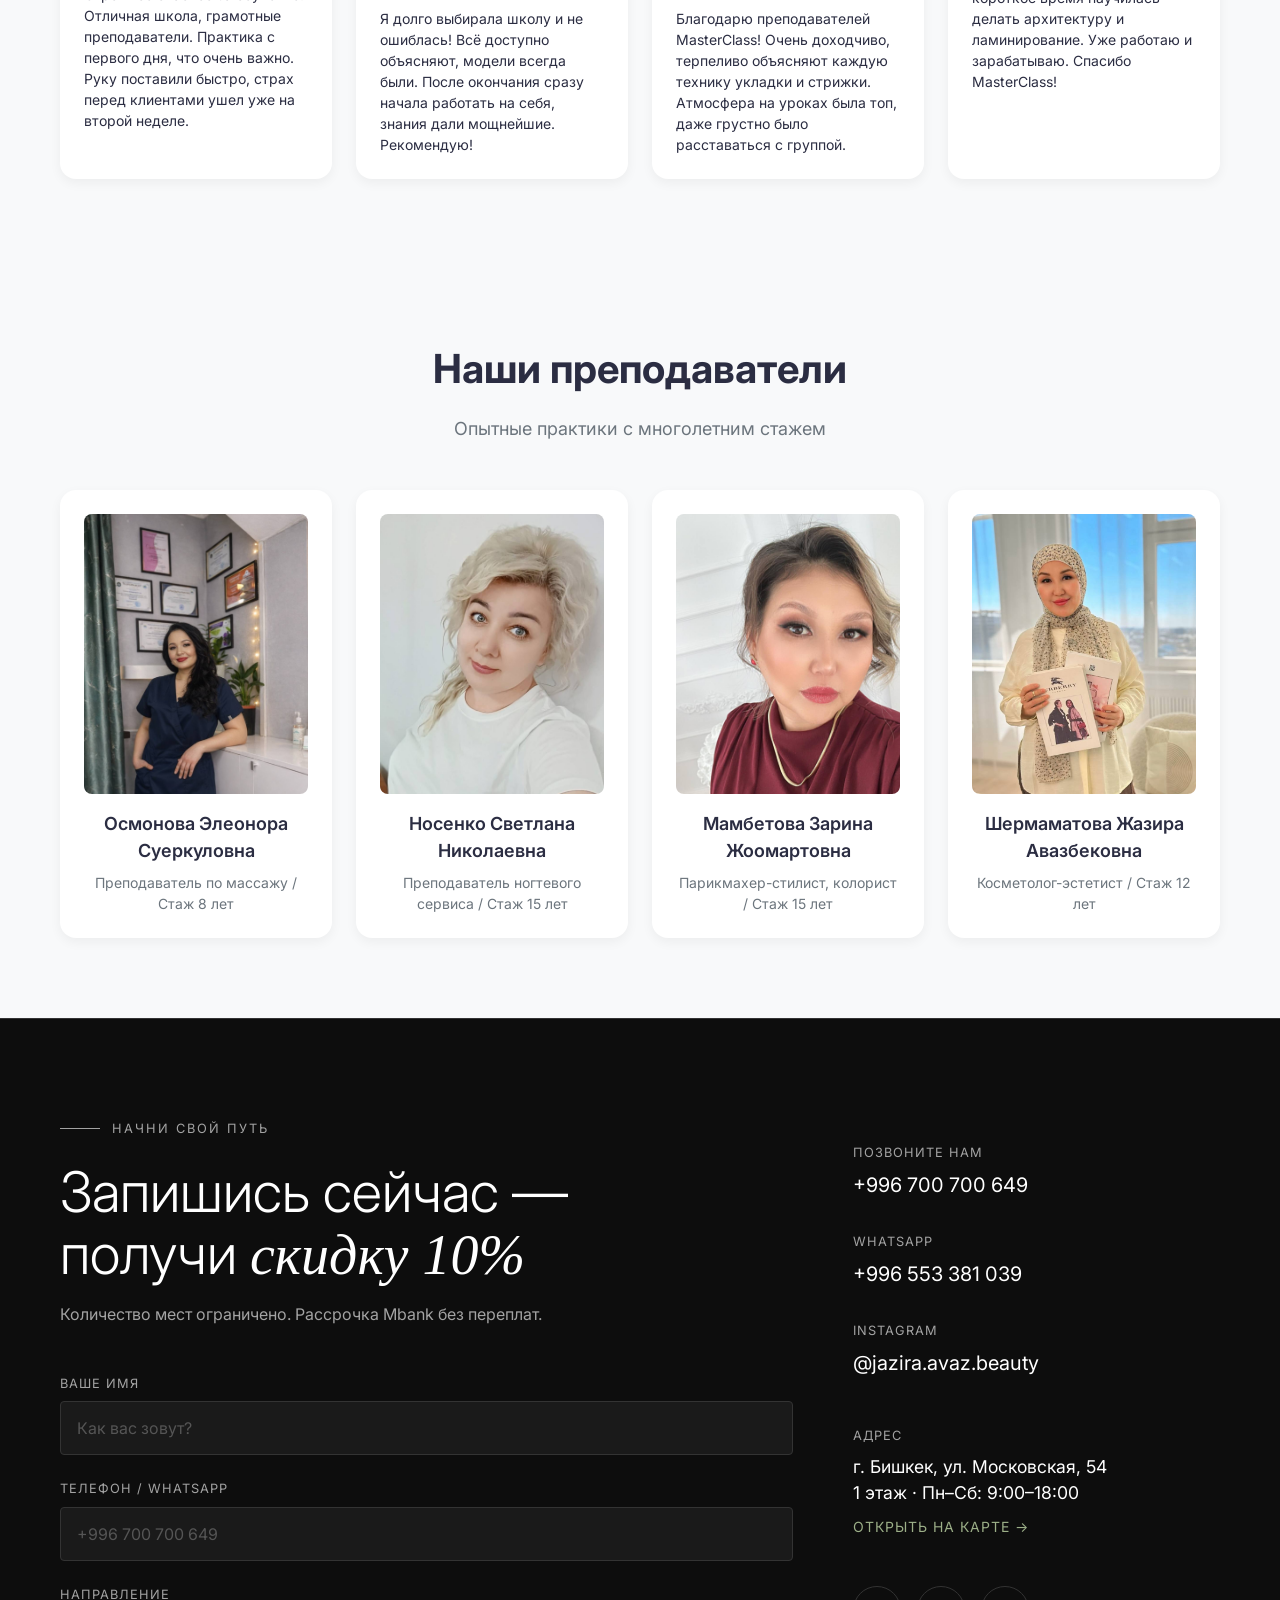
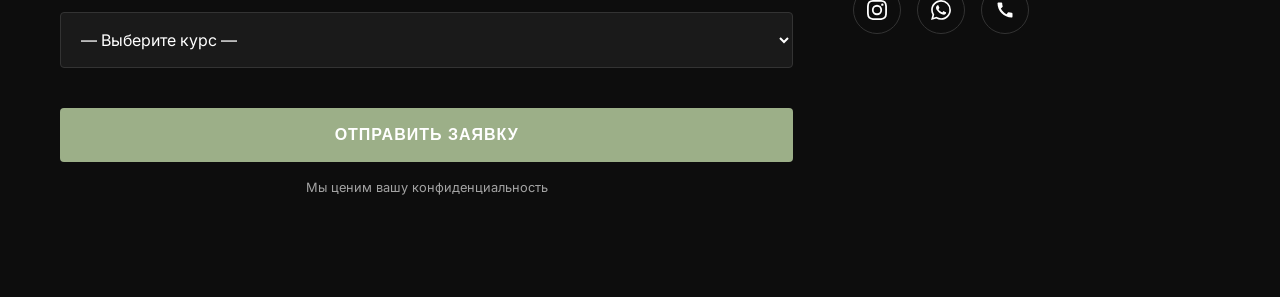
==== commit eec68ba6: "удалены ненужные файлы" ====
--- a/index.html
+++ b/index.html
@@ -1,4 +1,4 @@
-<!DOCTYPE html>
+﻿<!DOCTYPE html>
 <html lang="ru">
 
 <head>
@@ -16,7 +16,7 @@
   <!-- Floating Action Button -->
   <div class="fab-container">
     <div class="fab-menu">
-      <a href="https://wa.me/996553381039?text=%D0%97%D0%B4%D1%80%D0%B0%D0%B2%D1%81%D1%82%D0%B2%D1%83%D0%B9%D1%82%D0%B5!%20%D0%AF%20%D0%BF%D0%B5%D1%80%D0%B5%D1%88%D1%91%D0%BB%20%D1%81%20%D1%81%D0%B0%D0%B9%D1%82%D0%B0%20MasterClass%20%D0%B8%20%D1%85%D0%BE%D1%87%D1%83%20%D1%83%D0%B7%D0%BD%D0%B0%D1%82%D1%8C%20%D0%BF%D0%BE%D0%B4%D1%80%D0%BE%D0%B1%D0%BD%D0%B5%D0%B5%20%D0%BE%20%D0%BA%D1%83%D1%80%D1%81%D0%B0%D1%85."
+      <a href="https://wa.me/996553381039?text=Здравствуйте! Я пришел с сайта MasterClass и хочу узнать подробнее о курсах."
         target="_blank" class="fab-item bg-whatsapp" data-tooltip="WhatsApp">
         <svg fill="#fff" width="24" height="24" viewBox="0 0 24 24" xmlns="http://www.w3.org/2000/svg">
           <path
@@ -29,7 +29,8 @@
             d="M20.01 15.38c-1.23 0-2.42-.2-3.53-.56a.977.977 0 0 0-1.01.24l-1.57 1.97c-2.83-1.35-5.48-3.9-6.89-6.83l1.95-1.66c.27-.28.35-.67.24-1.02-.37-1.11-.56-2.3-.56-3.53 0-.54-.45-.99-.99-.99H4.19C3.65 3 3 3.24 3 3.99 3 13.28 10.73 21 20.01 21c.71 0 .99-.63.99-1.18v-3.45c0-.54-.45-.99-.99-.99z" />
         </svg>
       </a>
-      <a href="https://t.me/+996700700649" target="_blank" class="fab-item bg-telegram" data-tooltip="Telegram">
+      <a href="https://t.me/+996700700649?text=Здравствуйте! Я пришел с сайта MasterClass и хочу узнать подробнее о курсах."
+        target="_blank" class="fab-item bg-telegram" data-tooltip="Telegram">
         <svg fill="#fff" width="24" height="24" viewBox="0 0 24 24" xmlns="http://www.w3.org/2000/svg">
           <path
             d="M11.944 0A12 12 0 0 0 0 12a12 12 0 0 0 12 12 12 12 0 0 0 12-12A12 12 0 0 0 12 0a12 12 0 0 0-.056 0zm4.962 7.224c.1-.002.32-.023.465.14a.506.506 0 0 1 .171.325c.016.093.036.306.02.472-.18 1.898-.962 6.502-1.36 8.627-.168.9-.499 1.201-.82 1.23-.696.065-1.225-.46-1.9-.902-1.056-.693-1.653-1.124-2.678-1.8-1.185-.78-.417-1.21.258-1.91.177-.184 3.247-2.977 3.307-3.23.007-.032.014-.15-.056-.212s-.174-.041-.249-.024c-.106.024-1.793 1.14-5.061 3.345-.48.33-.913.49-1.302.48-.428-.008-1.252-.241-1.865-.44-.752-.245-1.349-.374-1.297-.789.027-.216.325-.437.888-.662 3.498-1.524 5.83-2.529 6.998-3.014 3.332-1.386 4.025-1.627 4.476-1.635z" />
@@ -85,7 +86,7 @@
           <span class="utp-icon">✓</span> Более 6000 выпускников
         </div>
         <div class="utp-item">
-          <span class="utp-icon">✓</span> 12 лет опыта
+          <span class="utp-icon">✓</span> 14 лет опыта
         </div>
       </div>
 
@@ -127,9 +128,7 @@
           <!-- Card 1 -->
           <div class="course-card">
             <div class="course-img-wrap" onclick="window.location.href='courses/hair.html'" style="cursor:pointer;">
-              <img
-                src="img/Без_названия.jpg"
-                alt="Парикмахер-универсал" class="course-img">
+              <img src="img/Без_названия.jpg" alt="Парикмахер-универсал" class="course-img">
             </div>
             <div class="course-content">
               <h3 class="course-title" onclick="window.location.href='courses/hair.html'" style="cursor:pointer;">
@@ -142,9 +141,7 @@
           <!-- Card 2 -->
           <div class="course-card">
             <div class="course-img-wrap" onclick="window.location.href='courses/nails.html'" style="cursor:pointer;">
-              <img
-                src="img/ногти_новое_2.jpg"
-                alt="Ногтевой сервис" class="course-img">
+              <img src="img/ногти_новое_2.jpg" alt="Ногтевой сервис" class="course-img">
             </div>
             <div class="course-content">
               <h3 class="course-title" onclick="window.location.href='courses/nails.html'" style="cursor:pointer;">
@@ -157,9 +154,7 @@
           <!-- Card 3 -->
           <div class="course-card">
             <div class="course-img-wrap" onclick="window.location.href='courses/brows.html'" style="cursor:pointer;">
-              <img
-                src="img/брови_новое.jpg"
-                alt="Брови" class="course-img">
+              <img src="img/брови_новое.jpg" alt="Брови" class="course-img">
             </div>
             <div class="course-content">
               <h3 class="course-title" onclick="window.location.href='courses/brows.html'" style="cursor:pointer;">Брови
@@ -172,9 +167,7 @@
           <!-- Card 4 -->
           <div class="course-card">
             <div class="course-img-wrap" onclick="window.location.href='courses/lashes.html'" style="cursor:pointer;">
-              <img
-                src="img/ресницы_новое_2.jpg"
-                alt="Ресницы" class="course-img">
+              <img src="img/ресницы_новое_2.jpg" alt="Ресницы" class="course-img">
             </div>
             <div class="course-content">
               <h3 class="course-title" onclick="window.location.href='courses/lashes.html'" style="cursor:pointer;">
@@ -187,9 +180,7 @@
           <!-- Card 5 -->
           <div class="course-card">
             <div class="course-img-wrap" onclick="window.location.href='courses/pmu.html'" style="cursor:pointer;">
-              <img
-                src="img/перманент_новое.jpg"
-                alt="Перманентный макияж" class="course-img">
+              <img src="img/перманент_новое.jpg" alt="Перманентный макияж" class="course-img">
             </div>
             <div class="course-content">
               <h3 class="course-title" onclick="window.location.href='courses/pmu.html'" style="cursor:pointer;">
@@ -202,9 +193,7 @@
           <!-- Card 6 -->
           <div class="course-card" style="pointer-events: none; cursor: default;">
             <div class="course-img-wrap">
-              <img
-                src="img/makeup_collection.jpg"
-                alt="Курс визажиста" class="course-img">
+              <img src="img/визаж_новое.jpg" alt="Курс визажиста" class="course-img">
             </div>
             <div class="course-content">
               <h3 class="course-title">Курс визажиста</h3>
@@ -216,9 +205,7 @@
           <!-- Card 7 -->
           <div class="course-card" style="pointer-events: none; cursor: default;">
             <div class="course-img-wrap">
-              <img
-                src="img/Кисти_для_макияжа.jpg"
-                alt="Макияж для себя" class="course-img">
+              <img src="img/Кисти_для_макияжа.jpg" alt="Макияж для себя" class="course-img">
             </div>
             <div class="course-content">
               <h3 class="course-title">Макияж для себя</h3>
@@ -230,9 +217,7 @@
           <!-- Card 8 -->
           <div class="course-card" style="pointer-events: none; cursor: default;">
             <div class="course-img-wrap">
-              <img
-                src="img/The_Dream_Skin_Clinic.jpg"
-                alt="Косметолог-эстетист" class="course-img">
+              <img src="img/The_Dream_Skin_Clinic.jpg" alt="Косметолог-эстетист" class="course-img">
             </div>
             <div class="course-content">
               <h3 class="course-title">Косметолог-эстетист</h3>
@@ -244,9 +229,8 @@
           <!-- Card 9 -->
           <div class="course-card" style="pointer-events: none; cursor: default;">
             <div class="course-img-wrap">
-              <img
-                src="img/_депиляция__эстетика__шугаринг__гладкость_.jpg"
-                alt="Шугаринг и восковая эпиляция" class="course-img">
+              <img src="img/_депиляция__эстетика__шугаринг__гладкость_.jpg" alt="Шугаринг и восковая эпиляция"
+                class="course-img">
             </div>
             <div class="course-content">
               <h3 class="course-title">Шугаринг и восковая эпиляция</h3>
@@ -258,9 +242,7 @@
           <!-- Card 10 -->
           <div class="course-card" style="pointer-events: none; cursor: default;">
             <div class="course-img-wrap">
-              <img
-                src="img/массаж_новое.jpg"
-                alt="Курсы массажа" class="course-img">
+              <img src="img/массаж_новое.jpg" alt="Курсы массажа" class="course-img">
             </div>
             <div class="course-content">
               <h3 class="course-title">Курсы массажа</h3>
@@ -574,25 +556,29 @@
       <div class="grid-cards">
         <div class="review-card text-center"
           style="background: var(--c-white); padding: 24px; border-radius: var(--radius-md); box-shadow: var(--shadow-sm);">
-          <img src="img/photo_2026-04-14_15-22-35.jpg" style="width: 100%; aspect-ratio: 4/5; object-fit: cover; border-radius: 8px; margin-bottom: 16px;">
+          <img src="img/photo_2026-04-14_15-22-35.jpg"
+            style="width: 100%; aspect-ratio: 4/5; object-fit: cover; border-radius: 8px; margin-bottom: 16px;">
           <h3 class="card-title" style="margin-bottom: 8px; font-size: 1.125rem;">Осмонова Элеонора Суеркуловна</h3>
           <p class="card-desc" style="font-size: 0.875rem;">Преподаватель по массажу / Стаж 8 лет</p>
         </div>
         <div class="review-card text-center"
           style="background: var(--c-white); padding: 24px; border-radius: var(--radius-md); box-shadow: var(--shadow-sm);">
-          <img src="img/photo_2026-04-14_15-22-30.jpg" style="width: 100%; aspect-ratio: 4/5; object-fit: cover; border-radius: 8px; margin-bottom: 16px;">
+          <img src="img/photo_2026-04-14_15-22-30.jpg"
+            style="width: 100%; aspect-ratio: 4/5; object-fit: cover; border-radius: 8px; margin-bottom: 16px;">
           <h3 class="card-title" style="margin-bottom: 8px; font-size: 1.125rem;">Носенко Светлана Николаевна</h3>
           <p class="card-desc" style="font-size: 0.875rem;">Преподаватель ногтевого сервиса / Стаж 15 лет</p>
         </div>
         <div class="review-card text-center"
           style="background: var(--c-white); padding: 24px; border-radius: var(--radius-md); box-shadow: var(--shadow-sm);">
-          <img src="img/photo_2026-04-14_15-22-24.jpg" style="width: 100%; aspect-ratio: 4/5; object-fit: cover; border-radius: 8px; margin-bottom: 16px;">
+          <img src="img/photo_2026-04-14_15-22-24.jpg"
+            style="width: 100%; aspect-ratio: 4/5; object-fit: cover; border-radius: 8px; margin-bottom: 16px;">
           <h3 class="card-title" style="margin-bottom: 8px; font-size: 1.125rem;">Мамбетова Зарина Жоомартовна</h3>
           <p class="card-desc" style="font-size: 0.875rem;">Парикмахер-стилист, колорист / Стаж 15 лет</p>
         </div>
         <div class="review-card text-center"
           style="background: var(--c-white); padding: 24px; border-radius: var(--radius-md); box-shadow: var(--shadow-sm);">
-          <img src="img/photo_2026-04-14_15-22-16.jpg" style="width: 100%; aspect-ratio: 4/5; object-fit: cover; border-radius: 8px; margin-bottom: 16px;">
+          <img src="img/photo_2026-04-14_15-22-16.jpg"
+            style="width: 100%; aspect-ratio: 4/5; object-fit: cover; border-radius: 8px; margin-bottom: 16px;">
           <h3 class="card-title" style="margin-bottom: 8px; font-size: 1.125rem;">Шермаматова Жазира Авазбековна</h3>
           <p class="card-desc" style="font-size: 0.875rem;">Косметолог-эстетист / Стаж 12 лет</p>
         </div>
@@ -765,4 +751,4 @@
   <script src="js/main.js"></script>
 </body>
 
-</html>
+</html>
